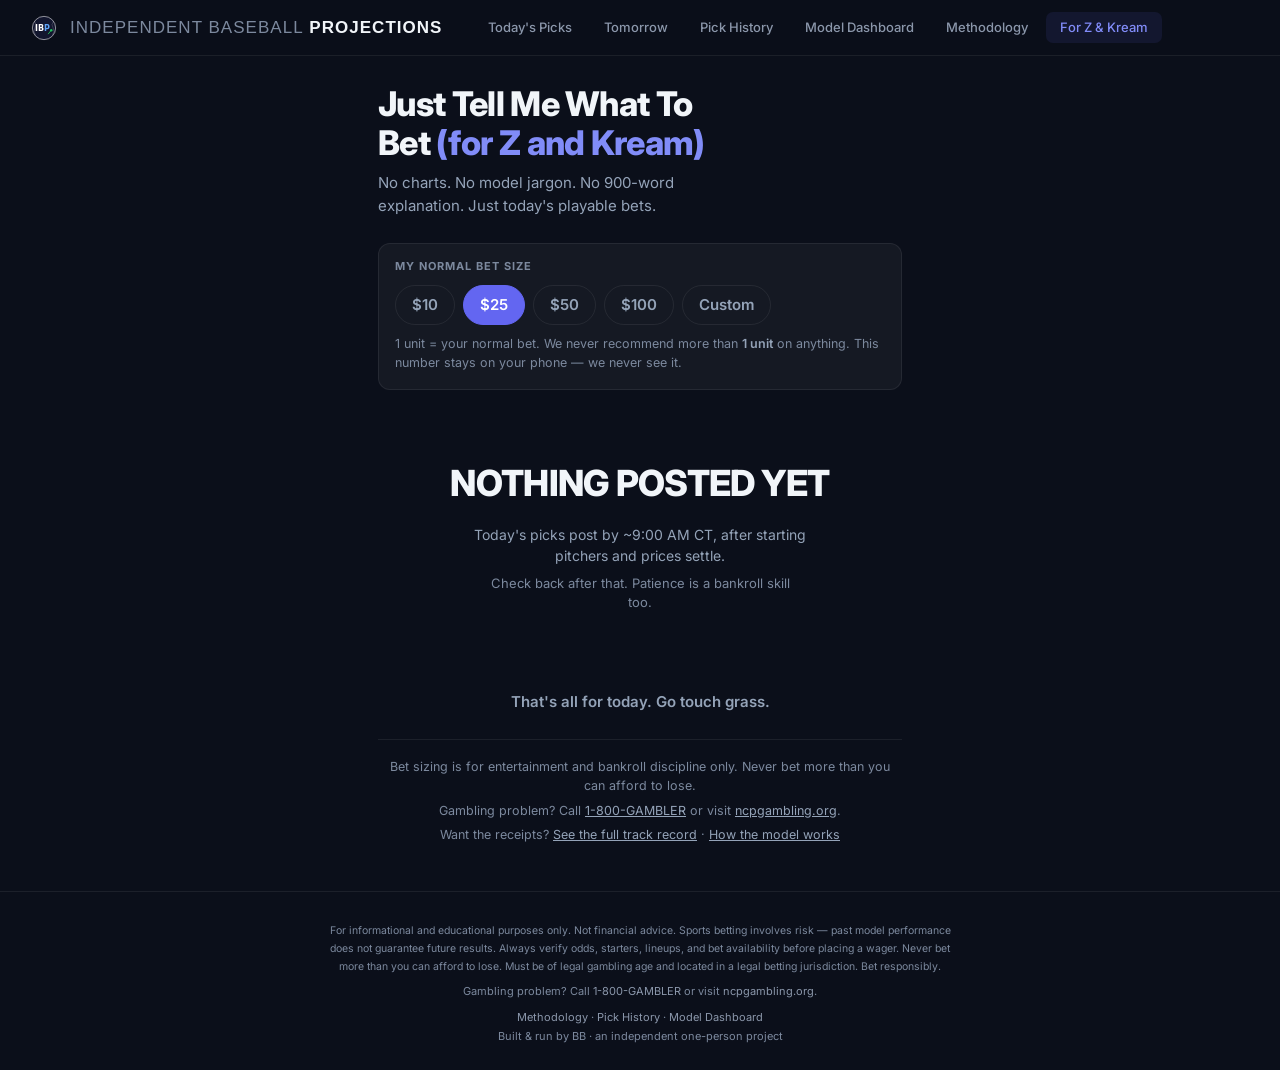
==== bets.html @ 9bcc9cb4 "site: add "Just Tell Me What To Bet (for Z and Kream)" public tab (bets.html) Bare betting-slip pres" ====
<!DOCTYPE html>
<html lang="en">
<head>
<meta charset="UTF-8">
<meta name="viewport" content="width=device-width, initial-scale=1.0">
<title>Just Tell Me What To Bet — Independent Baseball Projections</title>
<link rel="canonical" href="https://independentbaseballprojections.net/bets.html">
<meta name="description" content="No charts. No model jargon. Just today's playable MLB bets — what to bet, how much, and the worst price you should accept.">
<meta property="og:title" content="Just Tell Me What To Bet — Independent Baseball Projections">
<meta property="og:description" content="No charts. No model jargon. No 900-word explanation. Just today's playable bets.">
<meta property="og:type" content="website">
<meta property="og:image" content="https://independentbaseballprojections.net/og-image.png?v=2">
<meta property="og:image:width" content="1200">
<meta property="og:image:height" content="630">
<meta property="og:url" content="https://independentbaseballprojections.net/bets.html">
<meta name="twitter:card" content="summary_large_image">
<meta name="twitter:title" content="Just Tell Me What To Bet — Independent Baseball Projections">
<meta name="twitter:description" content="No charts. No model jargon. No 900-word explanation. Just today's playable bets.">
<meta name="twitter:image" content="https://independentbaseballprojections.net/og-image.png?v=2">
<link rel="icon" href="data:image/svg+xml,<svg xmlns='http://www.w3.org/2000/svg' viewBox='0 0 32 32'><circle cx='16' cy='16' r='15' fill='%230f1829'/><circle cx='16' cy='16' r='14' stroke='rgba(255,255,255,0.82)' stroke-width='1' fill='none'/><path d='M7,9 Q10,12 8,16 Q6,20 8,23' stroke='rgba(255,255,255,0.3)' stroke-width='0.7' fill='none' stroke-linecap='round'/><path d='M25,9 Q22,12 24,16 Q26,20 24,23' stroke='rgba(255,255,255,0.3)' stroke-width='0.7' fill='none' stroke-linecap='round'/><text x='5' y='21' font-family='system-ui,sans-serif' font-size='9' font-weight='900' fill='white'>IB</text><text x='16' y='21' font-family='system-ui,sans-serif' font-size='9' font-weight='900' fill='%2360a5fa'>P</text><line x1='21' y1='23' x2='25' y2='18' stroke='%2322c55e' stroke-width='1.2' stroke-linecap='round'/><circle cx='25' cy='18' r='1.4' fill='%2322c55e'/></svg>">
<link rel="preconnect" href="https://fonts.googleapis.com">
<link rel="preconnect" href="https://fonts.gstatic.com" crossorigin>
<link href="https://fonts.googleapis.com/css2?family=Inter:wght@300;400;500;600;700;800&display=swap" rel="stylesheet">
<link rel="stylesheet" href="style.css?v=40">
<link rel="stylesheet" href="bets.css?v=1">
<!-- Google tag (gtag.js) -->
<script async src="https://www.googletagmanager.com/gtag/js?id=G-DTTFTBVZJN"></script>
<script>
  window.dataLayer = window.dataLayer || [];
  function gtag(){dataLayer.push(arguments);}
  gtag('js', new Date());
  gtag('config', 'G-DTTFTBVZJN');
</script>
</head>
<body>
<a class="skip-link" href="#main">Skip to content</a>
<nav>
  <a class="nav-brand" href="index.html">
    <div class="nav-logo"><svg width="32" height="32" viewBox="0 0 88 88" xmlns="http://www.w3.org/2000/svg"><circle cx="44" cy="44" r="32" fill="rgba(99,102,241,0.1)"/><circle cx="44" cy="44" r="32" stroke="rgba(255,255,255,0.82)" stroke-width="1.8" fill="none"/><path d="M18,26 Q26,34 19,44 Q13,54 20,62" stroke="rgba(255,255,255,0.3)" stroke-width="1.5" fill="none" stroke-linecap="round"/><path d="M70,26 Q62,34 69,44 Q75,54 68,62" stroke="rgba(255,255,255,0.3)" stroke-width="1.5" fill="none" stroke-linecap="round"/><text x="19" y="52" font-family="system-ui,sans-serif" font-size="22" font-weight="900" fill="white">IB</text><text x="44" y="52" font-family="system-ui,sans-serif" font-size="22" font-weight="900" fill="#60a5fa">P</text><line x1="56" y1="60" x2="64" y2="50" stroke="#22c55e" stroke-width="2.5" stroke-linecap="round"/><circle cx="64" cy="50" r="3.3" fill="#22c55e"/></svg></div>
    <div class="nav-name"><span class="nav-fair">INDEPENDENT BASEBALL</span> <span class="nav-bold">PROJECTIONS</span></div>
  </a>
  <div class="nav-links">
    <a class="nav-link" href="index.html">Today's Picks</a>
    <a class="nav-link" href="preview.html">Tomorrow</a>
    <a class="nav-link" href="history.html">Pick History</a>
    <a class="nav-link" href="performance.html">Model Dashboard</a>
    <a class="nav-link" href="model.html">Methodology</a>
    <a class="nav-link active" aria-current="page" href="bets.html">For Z &amp; Kream</a>
  </div>
  <button class="nav-hamburger" id="nav-hamburger" onclick="toggleNav()" aria-label="Menu" aria-expanded="false">
    <span></span><span></span><span></span>
  </button>
  <div class="nav-right">
  </div>
</nav>

<main class="zk-wrap" id="main" role="main" tabindex="-1">
  <h1>Just Tell Me What To Bet <span class="zk-dedication">(for Z and Kream)</span></h1>
  <p class="zk-subtitle">No charts. No model jargon. No 900-word explanation. Just today's playable bets.</p>

  <section class="zk-unit-box" aria-label="My normal bet size">
    <div class="zk-label">My normal bet size</div>
    <div class="zk-unit-opts" role="group" aria-label="Bet size options">
      <button type="button" data-size="10">$10</button>
      <button type="button" data-size="25" aria-pressed="true">$25</button>
      <button type="button" data-size="50">$50</button>
      <button type="button" data-size="100">$100</button>
      <button type="button" data-size="custom">Custom</button>
    </div>
    <div class="zk-custom-row" id="zk-custom-row">
      <span class="zk-dollar">$</span>
      <input id="zk-custom-input" type="number" min="1" max="10000" step="1" value="25" aria-label="Custom bet size in dollars">
    </div>
    <p class="zk-unit-note">1 unit = your normal bet. We never recommend more than <strong>1 unit</strong> on anything. This number stays on your phone — we never see it.</p>
  </section>

  <p class="zk-asof" id="zk-asof"></p>

  <!-- STATE: playable bets -->
  <div id="zk-bets" style="display:none">
    <div class="zk-cards" id="zk-cards"></div>
    <div id="zk-skip-section"></div>
  </div>

  <!-- STATE: no playable bets -->
  <div id="zk-nobets" class="zk-empty zk-nobets" style="display:none">
    <h2>DO NOT BET ANYTHING TODAY</h2>
    <p id="zk-nobets-sub">No current prices clear the model's edge threshold.</p>
    <p>Do not force a bet. Go outside. Call your mother. Touch grass. Re-check tomorrow.</p>
    <div id="zk-nobets-skips"></div>
  </div>

  <!-- STATE: picks not posted yet -->
  <div id="zk-pending" class="zk-empty" style="display:none">
    <h2>NOTHING POSTED YET</h2>
    <p>Today's picks post by ~9:00 AM CT, after starting pitchers and prices settle.</p>
    <p class="zk-fine">Check back after that. Patience is a bankroll skill too.</p>
  </div>

  <!-- STATE: prices unverifiable -->
  <div id="zk-guarded" class="zk-empty" style="display:none">
    <h2>WE CAN'T VERIFY PRICES RIGHT NOW</h2>
    <p>Our price feed is having a moment, so we're not recommending anything.</p>
    <p class="zk-fine">No bets until it's back. Nothing clever to do here — check back later.</p>
  </div>

  <p class="zk-grass">That's all for today. Go touch grass.</p>

  <div class="zk-pagefoot">
    <p>Bet sizing is for entertainment and bankroll discipline only. Never bet more than you can afford to lose.</p>
    <p>Gambling problem? Call <a href="tel:18005224700">1-800-GAMBLER</a> or visit <a href="https://www.ncpgambling.org" target="_blank" rel="noopener">ncpgambling.org</a>.</p>
    <p>Want the receipts? <a href="history.html">See the full track record</a> · <a href="model.html">How the model works</a></p>
  </div>
</main>

<footer>
  <div class="site-disclaimer">For informational and educational purposes only. Not financial advice. Sports betting involves risk — past model performance does not guarantee future results. Always verify odds, starters, lineups, and bet availability before placing a wager. Never bet more than you can afford to lose. Must be of legal gambling age and located in a legal betting jurisdiction. Bet responsibly.</div>
  <div class="rg-resource">Gambling problem? Call <a href="tel:18005224700">1-800-GAMBLER</a> or visit <a href="https://www.ncpgambling.org" target="_blank" rel="noopener">ncpgambling.org</a>.</div>
  <div class="footer-links"><a href="model.html">Methodology</a> · <a href="history.html">Pick History</a> · <a href="performance.html">Model Dashboard</a></div>
  <div class="footer-byline">Built &amp; run by BB · an independent one-person project</div>
</footer>

<script src="ibp-utils.js?v=9"></script>
<script src="bets.js?v=1"></script>
<script>
// ── Nav hamburger ──
function toggleNav() {
  const links = document.querySelector('.nav-links');
  const btn   = document.getElementById('nav-hamburger');
  if (!links) return;
  links.classList.toggle('open');
  if (btn) { btn.classList.toggle('open'); btn.setAttribute('aria-expanded', btn.classList.contains('open') ? 'true' : 'false'); }
}
document.querySelectorAll('.nav-link').forEach(el => {
  el.addEventListener('click', () => {
    document.querySelector('.nav-links')?.classList.remove('open');
  });
});
</script>
</body>
</html>
---- style.css ----
/* ── INDEPENDENT BASEBALL PROJECTIONS — Shared Styles ── */

*, *::before, *::after { box-sizing: border-box; margin: 0; padding: 0; }

:root {
  color-scheme: dark;
  --bg:        #0b0f1a;
  --bg-card:   rgba(255,255,255,0.045);  /* lifted from 0.025 — cards were nearly invisible on the dark bg */
  --border:    rgba(255,255,255,0.07);
  --indigo:    #6366f1;
  --indigo-lt: #818cf8;
  --teal:      #14b8a6;
  --amber:     #f59e0b;
  --green:     #22c55e;
  --red:       #ef4444;
  --text-1:    #f1f5f9;   /* brightest text — only used via explicit var(--text-1, …) fallbacks */
  --text:      #e2e8f0;
  --text-2:    #94a3b8;
  --text-3:    #8b97ab;  /* lifted from #475569 — failed WCAG AA on dark bg */
  --text-4:    #7c899e;  /* WCAG AA ~5.4:1 on --bg (was #6e7a90 = 4.42:1, failed AA) */
  --nav-h:     56px;
  /* extended palette tokens (P4a consolidation — values unchanged, literals migrated) */
  --blue-model: #60a5fa;   /* "model" blue — probability bars, model-side numbers */
  --amber-lt:   #fbbf24;
  --green-dk:   #16a34a;
  --green-lt:   #4ade80;
  --red-lt:     #f87171;
  /* canonical radii/spacing scale for NEW code (existing values left untouched
     to keep this a zero-pixel-change pass): chips 4 / inputs 8 / cards 12 / pills 999,
     spacing on a 4px grid */
  --r-chip: 4px; --r-input: 8px; --r-card: 12px; --r-pill: 999px;
}

/* ── Inline SVG icons (P4a) — replace emoji chrome; inherit currentColor ── */
.ibp-ic { display:inline-block; width:1em; height:1em; vertical-align:-0.125em; flex:none; }
.es-icon .ibp-ic, .preview-empty-icon .ibp-ic { color:var(--text-4); }

/* Accessibility: honour the OS "reduce motion" setting — kills the pulsing
   live dots, skeleton shimmer, and bar transitions for motion-sensitive users. */
@media (prefers-reduced-motion: reduce) {
  *, *::before, *::after {
    animation-duration: 0.001ms !important;
    animation-iteration-count: 1 !important;
    transition-duration: 0.001ms !important;
    scroll-behavior: auto !important;
  }
}

/* Accessibility: visible keyboard-focus ring (site had none) */
:focus-visible {
  outline: 2px solid var(--indigo-lt);
  outline-offset: 2px;
  border-radius: 3px;
}
.skip-link {
  position: absolute; left: 8px; top: -48px; z-index: 1000;
  background: var(--indigo); color: #fff; padding: 9px 14px; border-radius: 6px;
  font-size: 13px; font-weight: 600; text-decoration: none; transition: top .15s;
}
.skip-link:focus { top: 8px; }

body {
  background: var(--bg);
  color: var(--text);
  font-family: 'Inter', sans-serif;
  font-size: 14px;
  line-height: 1.5;
  min-height: 100vh;
}

/* ── NAV ── */
nav {
  position: sticky;
  top: 0;
  z-index: 100;
  height: var(--nav-h);
  background: rgba(11,15,26,0.92);
  backdrop-filter: blur(12px);
  border-bottom: 1px solid var(--border);
  display: flex;
  align-items: center;
  padding: 0 28px;
  gap: 32px;
}

.nav-brand {
  display: flex;
  align-items: center;
  gap: 10px;
  text-decoration: none;
}

.nav-logo {
  width: 32px;
  height: 32px;
  display: flex;
  align-items: center;
  justify-content: center;
  flex-shrink: 0;
}

.nav-name {
  font-family: 'Barlow Condensed', sans-serif;
  font-size: 17px;
  font-weight: 900;
  letter-spacing: 0.06em;
  color: #f1f5f9;
}
.nav-fair { font-weight: 300 !important; color: #7c899e !important; }
.nav-bold { font-weight: 900 !important; color: #f1f5f9 !important; }
.nav-name em { color: var(--indigo-lt); font-style: normal; font-weight: 700; }

.nav-links {
  display: flex;
  gap: 4px;
  flex: 1;
}

.nav-link {
  padding: 6px 14px;
  border-radius: 7px;
  font-size: 13px;
  font-weight: 500;
  color: var(--text-3);
  text-decoration: none;
  transition: color 0.15s, background 0.15s;
}

.nav-link:hover { color: var(--text); background: rgba(255,255,255,0.05); }
.nav-link.active { color: var(--indigo-lt); background: rgba(99,102,241,0.1); }

.nav-right {
  display: flex;
  align-items: center;
  gap: 14px;
  margin-left: auto;
  flex-shrink: 0;
}


.nav-updated {
  font-size: 11px;
  color: var(--text-4);
  font-family: var(--font-mono, 'IBM Plex Mono', monospace);
  white-space: nowrap;
}

/* Drop the timestamp in the tight tablet band so the cluster never wraps.
   Below 700px the broader responsive block hides it anyway. */
@media (max-width: 900px) {
  .nav-updated { display: none; }
}

/* ── Mobile hamburger menu ── */
.nav-hamburger {
  display: none;
  flex-direction: column;
  gap: 4px;
  cursor: pointer;
  padding: 6px;
  border-radius: 6px;
  border: 1px solid var(--border);
  background: transparent;
  margin-left: auto;
  flex-shrink: 0;
}
.nav-hamburger span {
  display: block;
  width: 18px;
  height: 2px;
  background: var(--text-3);
  border-radius: 2px;
  transition: all 0.2s;
}
.nav-hamburger.open span:nth-child(1) { transform: translateY(6px) rotate(45deg); }
.nav-hamburger.open span:nth-child(2) { opacity: 0; }
.nav-hamburger.open span:nth-child(3) { transform: translateY(-6px) rotate(-45deg); }

@media (max-width: 480px) {
  .nav-hamburger { display: flex; }
  .nav-links {
    display: none;
    position: absolute;
    top: var(--nav-h);
    left: 0; right: 0;
    background: rgba(11,15,26,0.98);
    border-bottom: 1px solid var(--border);
    flex-direction: column;
    padding: 8px 16px 12px;
    gap: 2px;
    backdrop-filter: blur(12px);
    z-index: 99;
  }
  .nav-links.open {
    display: flex;
  }
  .nav-link {
    padding: 10px 12px;
    font-size: 14px;
    border-radius: 6px;
  }
  .nav-right { display: none; }
  /* nav stays sticky on phones — it was demoted to position:relative here, which
     cost mobile users the persistent nav. The .nav-links dropdown anchors to the
     nav either way (sticky elements are positioned containing blocks). */
}

/* ── PAGE WRAPPER ── */
.page { max-width: 1100px; margin: 0 auto; padding: 32px 24px 64px; }

/* ── SECTION LABEL ── */
.sec-lbl {
  font-size: 9px;
  font-weight: 700;
  letter-spacing: 0.22em;
  text-transform: uppercase;
  color: var(--text-4);
  margin: 0 0 12px;  /* reset UA heading margins now that .sec-lbl is an <h2> */
  display: flex;
  align-items: center;
  gap: 10px;
}
.sec-lbl::after { content: ''; flex: 1; height: 1px; background: var(--border); }

.section { margin-bottom: 32px; }

/* ── CARDS ── */
.card {
  background: var(--bg-card);
  border: 1px solid var(--border);
  border-radius: 12px;
  padding: 20px;
}

/* ── STAT PILL ── */
.stat-pill {
  display: inline-flex;
  flex-direction: column;
  align-items: center;
  padding: 10px 16px;
  background: var(--bg-card);
  border: 1px solid var(--border);
  border-radius: 10px;
  text-align: center;
}
.stat-lbl { font-size: 9.5px; font-weight: 700; letter-spacing: 0.16em; text-transform: uppercase; color: var(--text-4); margin-bottom: 5px; }
.stat-val { font-family: var(--font-display, 'Barlow Condensed', sans-serif); font-size: 22px; font-weight: 700; line-height: 1; }
.stat-sub { font-size: 9px; color: var(--text-4); margin-top: 3px; }
.stat-val.green  { color: var(--green); }
.stat-val.indigo { color: var(--indigo-lt); }
.stat-val.amber  { color: var(--amber); }
.stat-val.red    { color: var(--red); }
.stat-val.white  { color: #f1f5f9; }

.corr-warning {
  display: flex;
  align-items: flex-start;
  gap: 10px;
  background: rgba(251,191,36,0.06);
  border: 1px solid rgba(251,191,36,0.2);
  border-radius: 10px;
  padding: 12px 16px;
  margin-bottom: 14px;
  font-size: 11.5px;
  color: #d97706;
}

/* ── EMPTY STATE ── */
.empty-state {
  text-align: center;
  padding: 64px 24px;
  color: var(--text-4);
}
.empty-state .es-icon { font-size: 40px; margin-bottom: 16px; }
.empty-state .es-title { font-family: var(--font-display, 'Barlow Condensed', sans-serif); font-size: 20px; color: var(--text-3); margin-bottom: 8px; }
.empty-state .es-sub { font-size: 13px; line-height: 1.6; }

/* ── ROI CHART ── */
.roi-row { display: flex; align-items: center; gap: 12px; margin-bottom: 9px; }
.roi-row:last-child { margin-bottom: 0; }
.roi-year { font-family: var(--font-mono, 'IBM Plex Mono', monospace); font-size: 10px; color: var(--text-3); min-width: 52px; }
.roi-bar-wrap { flex: 1; height: 7px; background: rgba(255,255,255,0.04); border-radius: 4px; overflow: hidden; }
.roi-fill { height: 100%; border-radius: 4px; }
.roi-fill.pos { background: linear-gradient(90deg, var(--green-dk), var(--green)); }
.roi-fill.neg { background: linear-gradient(90deg, #b91c1c, var(--red)); }
.roi-pct { font-family: var(--font-mono, 'IBM Plex Mono', monospace); font-size: 10px; font-weight: 600; min-width: 46px; text-align: right; }
.roi-pct.pos { color: var(--green); }
.roi-pct.neg { color: var(--red); }
.roi-meta { font-size: 9px; color: var(--text-4); min-width: 100px; text-align: right; }

/* ── CLV CHART ── */
.clv-chart { display: flex; align-items: flex-end; gap: 4px; height: 80px; padding-top: 10px; }
.clv-bar { flex: 1; border-radius: 3px 3px 0 0; min-height: 2px; transition: opacity 0.15s; }
.clv-bar:hover { opacity: 0.8; }
.clv-bar.pos { background: var(--green); }
.clv-bar.neg { background: var(--red); }
.clv-zero { width: 100%; height: 1px; background: rgba(255,255,255,0.08); margin: 2px 0; }

/* ── PICK HISTORY TABLE ── */
.picks-table { width: 100%; border-collapse: collapse; font-size: 12px; }
.picks-table th { font-size: 8.5px; font-weight: 700; letter-spacing: 0.14em; text-transform: uppercase; color: var(--text-4); padding: 10px 12px; text-align: left; border-bottom: 1px solid var(--border); }
.picks-table td { padding: 10px 12px; border-bottom: 1px solid rgba(255,255,255,0.03); color: var(--text-3); }
.picks-table tr:last-child td { border-bottom: none; }
.picks-table tr:hover td { background: rgba(255,255,255,0.015); }
.result-w { color: var(--green); font-weight: 600; }
.result-l { color: var(--red); font-weight: 600; }
.result-p { color: var(--text-4); }
.clv-pos { color: var(--green); }
.clv-neg { color: var(--red); }
.clv-neu { color: var(--text-4); }

/* ── FOOTER ── */
footer {
  border-top: 1px solid var(--border);
  padding: 24px;
  text-align: center;
  font-size: 11px;
  color: var(--text-4);
  line-height: 1.7;
}
footer a { color: var(--text-3); text-decoration: none; }
footer a:hover { color: var(--text-2); }
.footer-brand { margin-bottom: 6px; }
.footer-links { margin-top: 8px; }
.site-disclaimer { font-size: 10px; color: var(--text-4); line-height: 1.6; max-width: 640px; margin: 6px auto; }

/* ── LOADING SPINNER ── */
.loading { text-align: center; padding: 40px; color: var(--text-4); font-size: 13px; }

/* ── RESPONSIVE ── */
@media (max-width: 760px) {
  /* Layout */
  .pick-grid { grid-template-columns: 1fr; }
  nav { padding: 0 12px; gap: 8px; }
  .page { padding: 20px 14px 48px; }

  /* Nav: hide "updated" timestamp on small screens, shrink links */
  .nav-updated { display: none; }
  .nav-link { padding: 5px 9px; font-size: 12px; }
  .nav-name { font-size: 14px; }

  /* Pick card: shrink large matchup text */
  .pick-matchup { font-size: 20px; }
  .ps-val { font-size: 15px; }

  /* History / performance tables: allow horizontal scroll */
  .card { overflow-x: auto; }
  .picks-table { min-width: 480px; }
  .edge-table  { min-width: 420px; }

  /* Two-col grids stack on mobile */
  .two-col, .three-col { grid-template-columns: 1fr !important; }

  /* Stat pills: allow natural wrapping */
  .metrics-row { gap: 6px; }
  .metrics-row .stat-pill { min-width: 80px; }

  /* Record strip pills smaller on mobile */
  .record-strip .stat-pill { padding: 8px 12px; }
  .stat-val { font-size: 18px; }

  /* Footer: smaller */
  footer { font-size: 10px; padding: 18px 14px; }
}

/* ══════════════════════════════════════════════════════════
   Option C: Unified pick card (per-game, all markets inside)
   ══════════════════════════════════════════════════════════ */

/* Compact header row: tier · teams · time · value badge */
.uc-header-row {
  display: flex; align-items: center; gap: 5px;
  flex-wrap: wrap; margin-bottom: 7px; font-size: 11px;
}

/* Narrative preview — first sentence, always visible */
.uc-narrative-preview {
  font-size: 11.5px; color: var(--text-3); line-height: 1.6;
  margin: 2px 0 12px;
  border-left: 2px solid rgba(99,102,241,0.25);
  padding-left: 10px;
}

/* Details toggle */
.details-toggle {
  background: rgba(255,255,255,0.03); border: 1px solid var(--border);
  border-radius: 5px; font-size: 10px; color: var(--text-4);
  padding: 3px 10px; cursor: pointer; transition: all 0.15s;
  white-space: nowrap;
}
.details-toggle:hover { color: var(--text-2); background: rgba(255,255,255,0.06); }
.details-toggle.open { color: var(--text-2); border-color: rgba(255,255,255,0.15); }
/* ROI pill highlight */
.stat-pill.roi-pill .stat-val {
  font-size: 18px;
}
.hero-sub {
  font-size: 13.5px; color: var(--text-3); line-height: 1.7;
  margin-bottom: 22px; max-width: 600px;
}
.hero-btn-primary {
  display: inline-block; padding: 9px 20px;
  background: var(--indigo-lt); color: #0f172a;
  font-size: 12px; font-weight: 700; letter-spacing: 0.04em;
  border-radius: 6px; text-decoration: none; transition: opacity 0.15s;
}
.hero-btn-primary:hover { opacity: 0.88; }
.hero-btn-secondary {
  display: inline-block; padding: 9px 20px;
  background: rgba(255,255,255,0.05); color: var(--text-2);
  font-size: 12px; font-weight: 600; letter-spacing: 0.04em;
  border: 1px solid var(--border); border-radius: 6px;
  text-decoration: none; transition: background 0.15s;
}
.hero-btn-secondary:hover { background: rgba(255,255,255,0.09); }
/* Always-visible credibility line (hero-proof is JS-gated; this never is) */
.hero-trust {
  display: flex; flex-wrap: wrap; gap: 7px 16px;
  list-style: none; margin: 16px 0 0; padding: 0;
}
.hero-trust li {
  position: relative; padding-left: 15px;
  font-size: 11px; font-weight: 500; color: var(--text-3);
  letter-spacing: 0.01em;
}
.hero-trust li::before {
  content: "✓"; position: absolute; left: 0; top: 0;
  color: var(--green); font-weight: 700; font-size: 10px;
}

/* ── Trust strip ──────────────────────────────────────────────────────── */
.trust-strip {
  display: flex; gap: 8px; flex-wrap: wrap;
  margin-bottom: 22px;
}
.trust-card {
  flex: 1; min-width: 140px;
  background: var(--bg-card); border: 1px solid var(--border);
  border-radius: 8px; padding: 10px 13px;
}
.trust-label {
  font-size: 9px; font-weight: 600; letter-spacing: 0.08em;
  text-transform: uppercase; color: var(--text-4); margin-bottom: 3px;
}
.trust-val {
  font-size: 11.5px; font-weight: 600; color: var(--text-2); line-height: 1.3;
}

/* ── Freshness row ─────────────────────────────────────────────────────── */
.freshness-row {
  display: flex; gap: 6px; align-items: center; flex-wrap: wrap;
  margin-bottom: 16px; font-size: 10px; color: var(--text-4);
}

/* ── Loading / Empty / Error states ──────────────────────────────────── */
.state-card {
  background: var(--bg-card); border: 1px solid var(--border);
  border-radius: 12px; padding: 40px 24px;
  text-align: center; max-width: 480px; margin: 0 auto;
}
.state-icon { font-size: 32px; margin-bottom: 10px; }
.state-title {
  font-family: var(--font-display, 'Barlow Condensed', sans-serif); font-size: 16px;
  color: var(--text-2); margin-bottom: 6px; letter-spacing: 0.04em;
}
.state-sub { font-size: 12px; color: var(--text-4); line-height: 1.6; }
.error-state { border-color: rgba(239,68,68,0.2); }
.error-state .state-title { color: var(--red-lt); }

/* ── Transparency section ──────────────────────────────────────────────── */
.transparency-section {
  background: var(--bg-card); border: 1px solid var(--border);
  border-radius: 10px; padding: 18px 20px; margin-bottom: 24px;
}
.ts-header {
  display: flex; align-items: center; gap: 8px;
  margin-bottom: 12px;
}
.ts-icon { font-size: 16px; }
.ts-title {
  font-family: var(--font-display, 'Barlow Condensed', sans-serif); font-size: 14px;
  font-weight: 600; color: var(--text-2); letter-spacing: 0.05em;
}
.ts-list {
  list-style: none; padding: 0; margin: 0;
  display: flex; flex-direction: column; gap: 6px;
}
.ts-list li {
  font-size: 11.5px; color: var(--text-3); padding-left: 18px;
  position: relative; line-height: 1.5;
}
.ts-list li::before {
  content: '✓'; position: absolute; left: 0;
  color: var(--green); font-weight: 700; font-size: 10px; top: 1px;
}

/* ── Live vs Backtest sections ─────────────────────────────────────────── */
.results-section { margin-bottom: 32px; }
.live-section { border-left: 3px solid var(--green); padding-left: 14px; }
.backtest-section { border-left: 3px solid var(--text-4); padding-left: 14px; }
.section-badge {
  display: inline-flex; align-items: center; gap: 6px;
  font-size: 10px; font-weight: 700; letter-spacing: 0.1em;
  padding: 3px 10px; border-radius: 4px; margin-bottom: 4px;
}
.live-badge-lg {
  background: rgba(52,211,153,0.1); color: var(--green);
  border: 1px solid rgba(52,211,153,0.25);
}
.backtest-badge-lg {
  background: rgba(255,255,255,0.05); color: var(--text-4);
  border: 1px solid var(--border);
}
.badge-dot.live-dot-lg {
  width: 6px; height: 6px; border-radius: 50%; background: var(--green);
}
.section-sub {
  font-size: 11px; color: var(--text-4); margin-bottom: 16px; line-height: 1.5;
}

/* ── Live metrics row ──────────────────────────────────────────────────── */
.live-metrics-note {
  font-size: 10.5px; color: var(--text-4); margin-bottom: 12px;
  padding: 7px 12px; background: rgba(52,211,153,0.04);
  border: 1px solid rgba(52,211,153,0.12); border-radius: 6px;
}
.faq-item {
  background: var(--bg-card); border: 1px solid var(--border);
  border-radius: 8px; overflow: hidden;
}
.faq-item + .faq-item { border-top: none; border-radius: 0; }
.faq-item:first-child { border-radius: 8px 8px 0 0; }
.faq-item:last-child  { border-radius: 0 0 8px 8px; }
.faq-q {
  padding: 12px 16px; font-size: 12.5px; font-weight: 600;
  color: var(--text-2); cursor: pointer; list-style: none;
  display: flex; justify-content: space-between; align-items: center;
  user-select: none;
}
.faq-q::-webkit-details-marker { display: none; }
.faq-q::after { content: '+'; color: var(--text-4); font-size: 16px; font-weight: 400; }
details[open] .faq-q::after { content: '−'; }
.faq-a {
  padding: 0 16px 12px; font-size: 12px;
  color: var(--text-3); line-height: 1.65;
}

/* ── Disclaimer ─────────────────────────────────────────────────────────── */
.site-disclaimer {
  font-size: 10.5px; color: var(--text-4); line-height: 1.7;
}

/* ── Mobile polish ──────────────────────────────────────────────────────── */
@media (max-width: 640px) {
  .hero-section { padding: 32px 0 28px; }
  .hero-headline { font-size: 22px; }
  .hero-sub { font-size: 12.5px; }
  .trust-strip { gap: 6px; }
  .trust-card { min-width: 120px; }
  .live-metrics-row { gap: 6px; }
  .lm-card { min-width: 80px; }
  .pick-key-info { gap: 4px; font-size: 10px; }
}

/* ══════════════════════════════════════════════════════════════
   STATUS STRIP — daily picks state indicator
══════════════════════════════════════════════════════════════ */
.status-strip {
  display: flex; align-items: center; gap: 10px; flex-wrap: wrap;
  padding: 10px 14px; border-radius: 9px; margin-bottom: 14px;
  font-size: 12px; border: 1px solid;
}
.status-strip.ss-pending {
  background: rgba(99,102,241,0.05); border-color: rgba(99,102,241,0.18);
}
.status-strip.ss-locked {
  background: rgba(34,197,94,0.05); border-color: rgba(34,197,94,0.2);
}
.status-strip.ss-active {
  background: rgba(239,68,68,0.05); border-color: rgba(239,68,68,0.22);
}
.status-strip.ss-done {
  background: rgba(255,255,255,0.02); border-color: rgba(255,255,255,0.07);
}
.ss-badge {
  font-size: 10px; font-weight: 700; letter-spacing: 0.09em;
  padding: 2px 7px; border-radius: 4px; white-space: nowrap; flex-shrink: 0;
}
.ss-badge-locked { background: rgba(34,197,94,0.14); color: var(--green); }
.ss-badge-live   { background: rgba(239,68,68,0.16); color: var(--red-lt); animation: ss-pulse 2s infinite; }
.ss-badge-done   { background: rgba(255,255,255,0.07); color: var(--text-3); }
.ss-badge-pending{ background: rgba(99,102,241,0.14); color: var(--indigo-lt); }
@keyframes ss-pulse { 0%,100%{opacity:1} 50%{opacity:0.55} }
.ss-text { flex: 1; color: var(--text-2); min-width: 0; }
.ss-time { font-size: 11px; color: var(--text-4); flex-shrink: 0; }
.ss-link {
  font-size: 11px; color: var(--indigo-lt); text-decoration: none;
  flex-shrink: 0; white-space: nowrap;
}
.ss-link:hover { color: var(--text); }

/* ══════════════════════════════════════════════════════════════
   NO-PICKS-YET STATE (before 9 AM)
══════════════════════════════════════════════════════════════ */
.picks-pending-card {
  background: var(--bg-card); border: 1px solid var(--border);
  border-radius: 12px; padding: 36px 24px; text-align: center;
}
.ppc-time { font-size: 28px; margin-bottom: 10px; }
.ppc-title {
  font-family: var(--font-display, 'Barlow Condensed', sans-serif); font-size: 17px; font-weight: 600;
  color: var(--text-2); letter-spacing: 0.04em; margin-bottom: 6px;
}
.ppc-sub { font-size: 12px; color: var(--text-4); line-height: 1.65; margin-bottom: 18px; }
.ppc-preview-link {
  display: inline-flex; align-items: center; gap: 6px;
  background: rgba(99,102,241,0.1); border: 1px solid rgba(99,102,241,0.25);
  border-radius: 7px; padding: 8px 16px; text-decoration: none;
  font-size: 12px; font-weight: 600; color: var(--indigo-lt);
  transition: background 0.15s;
}
.ppc-preview-link:hover { background: rgba(99,102,241,0.18); }

/* ══════════════════════════════════════════════════════════════
   ABOUT THIS MODEL — collapsed below-fold section
══════════════════════════════════════════════════════════════ */
.about-model {
  background: var(--bg-card); border: 1px solid var(--border);
  border-radius: 10px; margin-bottom: 16px; overflow: hidden;
}
.about-model summary {
  display: flex; align-items: center; gap: 8px;
  padding: 12px 16px; cursor: pointer; list-style: none;
  color: var(--text-4); font-size: 12px; font-weight: 600;
  letter-spacing: 0.04em; user-select: none;
}
.about-model summary::-webkit-details-marker { display: none; }
.about-model summary:hover { color: var(--text-3); background: rgba(255,255,255,0.02); }
.about-model[open] summary { border-bottom: 1px solid var(--border); color: var(--text-3); }
.am-chevron { margin-left: auto; font-size: 10px; transition: transform 0.2s; }
.about-model[open] .am-chevron { transform: rotate(180deg); }
.about-model-body { padding: 16px; }

/* ══════════════════════════════════════════════════════════════
   PREVIEW PAGE — tomorrow's opening lines
══════════════════════════════════════════════════════════════ */
.preview-page-disclaimer {
  background: rgba(245,158,11,0.06); border: 1px solid rgba(245,158,11,0.22);
  border-radius: 10px; padding: 14px 18px; margin-bottom: 20px;
  display: flex; gap: 10px; align-items: flex-start;
}
.ppd-icon { font-size: 16px; flex-shrink: 0; margin-top: 1px; }
.ppd-text { font-size: 12px; color: var(--text-3); line-height: 1.65; }
.ppd-text strong { color: var(--amber); font-weight: 600; }

/* Preview accountability scorecard */
.preview-recon { background:rgba(99,102,241,.05); border:1px solid rgba(99,102,241,.18); border-radius:10px; padding:11px 14px; margin-bottom:14px; }
.pr-recon-h { font-size:10px; font-weight:700; letter-spacing:.1em; text-transform:uppercase; color:var(--indigo-lt); margin-bottom:5px; }
.pr-recon-b { font-size:12px; color:var(--text-2); line-height:1.6; }
.pr-recon-mv { font-family:var(--font-mono); font-size:11px; color:var(--text-3); }

/* Sticky mobile email capture — repeat visitors only, one dismissal = 30-day suppress */
.sticky-capture { display:none; }
@media (max-width: 760px) {
  .sticky-capture.show { display:flex; position:fixed; left:10px; right:10px; bottom:10px; z-index:900;
    align-items:center; gap:10px; background:#131b30; border:1px solid rgba(99,102,241,.35);
    border-radius:12px; padding:10px 12px; box-shadow:0 8px 30px rgba(0,0,0,.5); }
  .sc-cap-txt { flex:1; font-size:11.5px; color:var(--text-2); line-height:1.45; min-width:0; }
  .sc-cap-btn { flex:none; background:var(--indigo); color:#fff; border:none; border-radius:8px;
    font-size:12px; font-weight:700; padding:8px 12px; cursor:pointer; }
  .sc-cap-x { flex:none; background:none; border:none; color:var(--text-4); font-size:14px;
    padding:4px 6px; cursor:pointer; min-height:44px; }
}

.preview-pick-card {
  background: var(--bg-card);
  /* dashed + slightly muted: "preliminary" should be felt, not just read —
     these cards must not look like the homepage's bettable rows */
  border: 1px dashed rgba(255,255,255,0.16);
  border-radius: 10px; padding: 16px 18px; margin-bottom: 10px;
  display: flex; align-items: flex-start; gap: 14px;
  opacity: .92;
}
.preview-pick-card .ppc-edge { color: var(--amber); }
.ppc-left { flex: 1; min-width: 0; }
.ppc-team {
  font-family: var(--font-display, 'Barlow Condensed', sans-serif); font-size: 20px; font-weight: 700;
  color: var(--text); letter-spacing: 0.02em; line-height: 1;
}
.ppc-game { font-size: 11px; color: var(--text-4); margin-top: 3px; }
.ppc-pitchers { font-size: 11px; color: var(--text-4); margin-top: 2px; }
.ppc-right { text-align: right; flex-shrink: 0; }
.ppc-edge { font-size: 18px; font-weight: 800; color: var(--green); line-height: 1; }
.ppc-odds { font-size: 13px; font-weight: 600; color: var(--text-2); margin-top: 3px; }
.ppc-book { font-size: 11px; color: var(--text-4); }
.ppc-prelim {
  font-size: 9px; font-weight: 700; letter-spacing: 0.1em;
  padding: 2px 6px; border-radius: 4px; margin-top: 6px; display: inline-block;
  background: rgba(245,158,11,0.12); color: var(--amber);
}
.preview-empty {
  background: var(--bg-card); border: 1px solid var(--border);
  border-radius: 10px; padding: 40px 24px; text-align: center;
}
.preview-empty-icon { font-size: 32px; margin-bottom: 10px; }
.preview-empty-title { font-family: var(--font-display, 'Barlow Condensed', sans-serif); font-size:16px; color:var(--text-3); margin-bottom:6px; }
.preview-empty-sub { font-size: 12px; color: var(--text-4); line-height: 1.6; }

/* ══════════════════════════════════════════════════════════════
   FOOTER SPORT MARKS
══════════════════════════════════════════════════════════════ */
.footer-sport-marks {
  display: flex; align-items: flex-end; justify-content: center;
  gap: 6px; margin-bottom: 12px;
}
.fsm-item {
  display: flex; flex-direction: column; align-items: center; gap: 4px;
}
.fsm-sep {
  width: 1px; height: 32px; background: rgba(255,255,255,0.07);
  margin: 0 3px; align-self: center;
}
.fsm-lbl {
  font-family: system-ui, sans-serif; font-size: 9px; font-weight: 700;
  letter-spacing: 0.14em; text-transform: uppercase; color: #7c899e;
}
.fsm-lbl.fsm-active { color: #94a3b8; }

/* ════════════════ Compact pick rows (analytics-table layout) ════════════════ */
.pr-headline { display:flex; align-items:baseline; gap:9px; flex-wrap:wrap; margin:2px 0 14px; }
.pr-headline .g { color:var(--green); font-weight:700; }

/* Sizing + exposure bar (moved below the picks heading from the stats card) */
.sizing-bar { display:flex; align-items:center; gap:12px; flex-wrap:wrap; border:1px solid var(--border); border-radius:10px; background:rgba(255,255,255,.022); padding:9px 14px; margin-bottom:14px; }
.sizing-bar .sizing-expo { margin-left:auto; font-family:var(--font-mono); font-size:12px; color:var(--text-3); display:inline-flex; align-items:center; gap:6px; }
.sizing-bar .sizing-expo strong { color:var(--text); font-weight:700; }
.sizing-bar .se-lbl { font-family:var(--font-ui); font-size:9px; letter-spacing:.1em; text-transform:uppercase; color:var(--text-4); }
@media (max-width: 640px) { .sizing-bar .sizing-expo { margin-left:0; width:100%; } }

.pr-stack { display:block; }
.pr-table { border:1px solid var(--border); border-radius:14px; background:rgba(255,255,255,.022); overflow:hidden; margin-bottom:16px; }

/* table: matchup+time · pick(team+line) · mkt→model · edge · current-odds · play-to · stake · chevron */
.pr-cols {
  display:grid;
  grid-template-columns:
    minmax(116px,1.4fr)   /* matchup + time */
    minmax(70px,.8fr)     /* pick: team + captured line */
    minmax(104px,1.15fr)  /* mkt → model */
    .72fr                 /* edge */
    minmax(116px,1.4fr)   /* current odds */
    minmax(54px,.72fr)    /* play to */
    minmax(58px,.8fr)     /* stake */
    20px;                 /* chevron */
  align-items:center; gap:11px;
}
.pr-head { padding:7px 16px; border-bottom:1px solid var(--border); background:rgba(255,255,255,.02); }
.pr-head .pr-h { font-size:10px; font-weight:700; letter-spacing:.08em; text-transform:uppercase; color:var(--text-4); display:flex; align-items:center; gap:3px; min-width:0; white-space:nowrap; }
.pr-head .pr-h.h-mm, .pr-head .pr-h.h-edge, .pr-head .pr-h.h-odds, .pr-head .pr-h.h-play, .pr-head .pr-h.h-stake { justify-content:flex-end; }
.pr-head .pr-h.sortable { cursor:pointer; }
.pr-head .pr-h.sortable:hover { color:var(--text-3); }
.pr-head .pr-h.active { color:var(--text-2); }
.pr-head .pr-sortarr { color:var(--indigo-lt); font-size:9px; margin-left:2px; }
.pr-head .pr-sortarr.inactive { color:var(--text-4); opacity:.45; }  /* persistent "sortable" hint */
.pr-head .pr-h.sortable:hover .pr-sortarr.inactive { opacity:.8; }

.pr-row { padding:10px 16px; border-bottom:1px solid var(--border); cursor:pointer; transition:background .12s, opacity .12s; background:transparent; width:100%; }
.pr-wrap:last-child > .pr-row { border-bottom:none; }
.pr-row:hover { background:rgba(255,255,255,.028); }
.pr-row:focus-visible { outline:2px solid var(--indigo-lt); outline-offset:-2px; }
.pr-row.open { background:rgba(99,102,241,.06); }
.pr-row.pr-faded { opacity:.62; }
.pr-row.pr-faded:hover { opacity:.85; }
/* ── Conviction tier chips + row stripes ─────────────────────────────────────
   Tier = the feed's verdict (STRONG/VALUE/CONDITIONAL, edge-derived fallback).
   Chip sits in the matchup subline; stripe on the row's left edge. Live/final
   state stripes (below) override tier stripes — state beats conviction. */
.pr-tierchip { display:inline-block; font-size:10px; font-weight:700; letter-spacing:.06em; line-height:1; padding:2px 5px; border-radius:3px; margin-right:6px; vertical-align:0; }
.pt-strong      { color:var(--amber); background:rgba(245,158,11,.10); border:1px solid rgba(245,158,11,.28); }
.pt-value       { color:var(--green); background:rgba(34,197,94,.09);  border:1px solid rgba(34,197,94,.25); }
.pt-conditional { color:var(--text-3); background:rgba(255,255,255,.05); border:1px solid rgba(255,255,255,.12); }
.pt-reduced, .pt-flagged { color:var(--amber-lt); background:rgba(245,158,11,.07); border:1px dashed rgba(245,158,11,.35); }
.pt-marginal    { color:var(--text-4); background:rgba(255,255,255,.03); border:1px solid rgba(255,255,255,.08); }
.pr-row.pr-t-strong:not(.pr-state-live):not(.pr-state-final):not(.pr-state-ppd) { box-shadow:inset 3px 0 0 var(--amber); }
.pr-row.pr-t-value:not(.pr-state-live):not(.pr-state-final):not(.pr-state-ppd)  { box-shadow:inset 3px 0 0 var(--green); }
.pr-legend { padding:9px 16px 3px; font-size:10.5px; color:var(--text-4); line-height:1.6; }

/* ── "How to read this" trigger + help sheet ─────────────────────────────────
   Modal on desktop; slides up as a bottom sheet ≤760px where the header
   tooltips (the only other education) don't exist. */
.sec-lbl-row { display:flex; align-items:baseline; justify-content:space-between; gap:10px; }
.help-trigger { background:none; border:1px solid var(--border); border-radius:999px; color:var(--text-3); font-size:11px; font-weight:600; padding:3px 10px; cursor:pointer; white-space:nowrap; }
.help-trigger:hover { color:var(--text-2); border-color:rgba(255,255,255,.18); }
.help-sheet-overlay { position:fixed; inset:0; background:rgba(3,5,8,.72); z-index:1000; display:flex; align-items:center; justify-content:center; }
.help-sheet-overlay[hidden] { display:none; }  /* display:flex above would otherwise defeat the hidden attribute */
.help-sheet { background:#0f1626; border:1px solid rgba(255,255,255,.1); border-radius:14px; max-width:520px; width:calc(100% - 40px); max-height:80vh; overflow-y:auto; padding:16px 18px 18px; box-shadow:0 24px 60px rgba(0,0,0,.6); }
.hs-hdr { display:flex; align-items:center; justify-content:space-between; margin-bottom:10px; }
.hs-title { font-family:var(--font-display); font-size:16px; font-weight:700; color:var(--text); }
.hs-close { background:none; border:1px solid var(--border); border-radius:6px; color:var(--text-3); font-size:12px; padding:4px 9px; cursor:pointer; }
.hs-close:hover { color:var(--text); }
.hs-list { margin:0; }
.hs-item { padding:9px 0; border-bottom:1px solid rgba(255,255,255,.05); }
.hs-item:last-child { border-bottom:none; }
.hs-item dt { font-family:var(--font-mono); font-size:11px; font-weight:700; letter-spacing:.08em; text-transform:uppercase; color:var(--indigo-lt); margin-bottom:3px; }
.hs-item dd { margin:0; font-size:12.5px; color:var(--text-2); line-height:1.55; }
@media (max-width: 760px) {
  .help-sheet-overlay { align-items:flex-end; }
  .help-sheet { width:100%; max-width:none; border-radius:14px 14px 0 0; border-bottom:none; max-height:76vh; padding-bottom:max(18px, env(safe-area-inset-bottom)); }
}

/* live / final / postponed — distinct from the faded "skip" rows */
.pr-row.pr-state-live  { opacity:1; box-shadow:inset 3px 0 0 var(--indigo-lt, var(--indigo-lt)); }
.pr-row.pr-state-final { opacity:.8; }
.pr-row.pr-final-win   { box-shadow:inset 3px 0 0 var(--green); }
.pr-row.pr-final-loss  { box-shadow:inset 3px 0 0 var(--red); }
.pr-row.pr-state-ppd   { opacity:.55; }

/* matchup + time — plain game label (the Pick column names the side) */
.pr-mu { min-width:0; display:flex; align-items:center; justify-content:space-between; gap:10px; }
.pr-mu-main { min-width:0; }
.pr-match { font-family:var(--font-display); font-size:14px; font-weight:600; color:var(--text-2); line-height:1.15; white-space:nowrap; overflow:hidden; text-overflow:ellipsis; }
.pr-match .pr-at { color:var(--text-4); font-weight:400; margin:0 1px; }
.pr-time { font-family:var(--font-mono); font-size:9.5px; color:var(--text-4); margin-top:2px; white-space:nowrap; }

/* pick — team + the line it was captured at */
.pr-pick { font-family:var(--font-display); font-size:13.5px; font-weight:700; color:var(--text); white-space:nowrap; min-width:0; overflow:hidden; text-overflow:ellipsis; }
.pr-pick .pr-bo { font-family:var(--font-mono); font-size:12px; font-weight:600; color:var(--text-3); margin-left:5px; }

/* mkt → model win prob (neutral — Edge is the coloured one) */
.pr-mm { font-family:var(--font-mono); font-size:12px; text-align:right; font-variant-numeric:tabular-nums; white-space:nowrap; letter-spacing:.01em; }
.pr-mm .pr-mm-mkt { color:var(--text-4); }
.pr-mm .pr-mm-arr { color:var(--text-4); margin:0 6px; }
.pr-mm .pr-mm-mdl { color:var(--text); font-weight:600; }

/* edge — the one emphasised, colour-coded number */
.pr-edge { font-family:var(--font-mono); font-size:15px; font-weight:700; text-align:right; font-variant-numeric:tabular-nums; line-height:1.05; white-space:nowrap; }
.pr-edge.pos { color:var(--green); }
.pr-edge.neg { color:var(--red); }
/* re-rated marker — model moved the edge off the posted value since posting */
.pr-edge .pr-upd { font-size:9px; margin-left:2px; vertical-align:1px; color:var(--text-4); font-weight:600; }
/* drawer "posted → now" / re-rate note */
.dw-upd { color:var(--amber-lt) !important; font-weight:600; }

/* current odds + book + ¢ movement vs the captured line */
.pr-odds { text-align:right; min-width:0; }
.pr-odds .pr-o-main { display:flex; align-items:baseline; justify-content:flex-end; font-family:var(--font-mono); font-size:12.5px; font-weight:600; color:var(--text); font-variant-numeric:tabular-nums; white-space:nowrap; }
.pr-odds .pr-o-mv { min-width:50px; text-align:left; padding-left:7px; box-sizing:border-box; flex:none; }  /* reserved slot → odds stay aligned whether or not there's a chip */
.pr-odds .pr-o-na { color:var(--text-4); font-weight:400; }  /* live/final — no actionable price */
.pr-mv { font-size:10px; }
.pr-mv.ahead  { color:#5ea87f; }   /* muted green — we locked a better number than now (CLV+) */
.pr-mv.behind { color:#cc7a7a; }   /* muted red — better price available now */

/* ── Live / final score chip — right edge of the matchup column ('LAA 1–0') ──── */
.pr-mu-score { font-family:var(--font-mono); font-size:12.5px; font-weight:700; font-variant-numeric:tabular-nums; white-space:nowrap; letter-spacing:.01em; flex:none; display:inline-block; transform-origin:right center; }
.pr-mu-score.sc-ahead, .pr-mu-score.sc-win  { color:var(--green); }
.pr-mu-score.sc-behind, .pr-mu-score.sc-loss { color:var(--red); }
.pr-mu-score.sc-tied { color:var(--text-3, #94a3b8); }
@keyframes prFlash { 0%{ transform:scale(1); } 28%{ transform:scale(1.14); } 100%{ transform:scale(1); } }
.pr-mu-score.pr-flash { animation:prFlash .85s ease-out; }
@media (prefers-reduced-motion:reduce) { .pr-mu-score.pr-flash { animation:none; } }

/* matchup subline state (replaces the start time once a game is underway) */
.pr-sub { font-family:var(--font-mono); font-size:9.5px; margin-top:2px; white-space:nowrap; overflow:hidden; text-overflow:ellipsis; font-weight:600; letter-spacing:.02em; }
.pr-sub-live { color:var(--green); }
.pr-sub-final, .pr-sub-ppd { color:var(--text-4); }

/* play to — worst price still worth betting */
.pr-play { text-align:right; font-family:var(--font-mono); font-size:12.5px; color:var(--text); font-variant-numeric:tabular-nums; white-space:nowrap; }

/* stake — units primary, $ secondary */
.pr-stake { text-align:right; font-family:var(--font-mono); font-size:12.5px; font-weight:700; color:var(--text); font-variant-numeric:tabular-nums; white-space:nowrap; }
.pr-stake .pr-st-usd { display:block; font-size:9px; font-weight:400; color:var(--text-4); margin-top:1px; min-height:11px; }

.pr-chev { justify-self:end; color:var(--text-4); font-size:15px; line-height:1; transition:transform .16s; }
.pr-row.open .pr-chev { transform:rotate(90deg); color:var(--indigo-lt); }

/* ── Group divider — separates actionable plays from no-longer-playable / near-miss ── */
.pr-group-label {
  display:flex; align-items:center; gap:8px;
  padding:10px 16px 7px; margin-top:5px;
  border-top:1px solid var(--border);
  font-size:10px; font-weight:700; letter-spacing:.08em; text-transform:uppercase; color:var(--text-4);
}
.pr-group-label .pgl-n {
  font-family:var(--font-mono); font-weight:600; letter-spacing:0; font-size:10px;
  color:var(--text-4); background:rgba(255,255,255,.05); padding:1px 6px; border-radius:10px;
}

/* ── Recap (all-done) variant — replaces current-odds/play-to with results ───── */
.pr-cols.pr-recap {
  grid-template-columns:
    minmax(116px,1.5fr)   /* matchup */
    minmax(74px,.85fr)    /* pick */
    minmax(70px,.8fr)     /* last tracked */
    minmax(78px,1fr)      /* result */
    minmax(58px,.8fr)     /* P&L */
    minmax(58px,.8fr)     /* stake */
    20px;                 /* chevron */
}
.pr-head .pr-h.h-last, .pr-head .pr-h.h-result, .pr-head .pr-h.h-pnl { justify-content:flex-end; }
.pr-recap .pr-last { text-align:right; font-family:var(--font-mono); font-size:12.5px; color:var(--text-3); font-variant-numeric:tabular-nums; white-space:nowrap; }
.pr-recap .pr-result-cell, .pr-recap .pr-pnl-cell { text-align:right; }
.pr-result { font-family:var(--font-mono); font-size:12.5px; font-weight:700; white-space:nowrap; }
.pr-result.win { color:var(--green); }
.pr-result.loss { color:var(--red); }
.pr-result.ppd { color:var(--text-4); font-weight:600; }
.pr-pnl { font-family:var(--font-mono); font-size:12.5px; font-weight:700; font-variant-numeric:tabular-nums; white-space:nowrap; color:var(--text-4); }
.pr-pnl.pos { color:var(--green); }
.pr-pnl.neg { color:var(--red); }
/* graded-card forward link in the Action Today note */
.at-note .at-tmr { color:var(--indigo-lt); text-decoration:none; font-weight:600; white-space:nowrap; }
.at-note .at-tmr:hover { text-decoration:underline; }
/* Recap responsive — the global rules hide .pr-stake (≤1024) and .pr-chev (≤620),
   so the recap grid must drop those tracks too or its cells misalign. (Phase 4
   delivers the full mobile ticket; this just keeps the recap aligned meanwhile.) */
@media (max-width: 1024px) {
  /* 760–1024 (tablet): recap drops its stake column. Below 760 the mobile ticket takes over. */
  .pr-cols.pr-recap { grid-template-columns:minmax(112px,1.5fr) minmax(70px,.85fr) minmax(64px,.8fr) minmax(74px,1fr) minmax(54px,.8fr) 18px; }
}

/* Action Today strip — one consolidated band: counts · top edge · state · updated */
.action-today { background:rgba(255,255,255,.022); border:1px solid var(--border); border-radius:12px; padding:11px 14px; margin:2px 0 12px; }
.action-today .at-row { display:flex; flex-wrap:wrap; align-items:baseline; gap:6px 14px; }
.action-today .at-meta { font-size:13px; color:var(--text-2); font-variant-numeric:tabular-nums; }
.action-today .at-meta strong { color:var(--text); font-weight:700; }
.action-today .at-meta .g { color:var(--green); }
.action-today .at-meta .at-strong { color:var(--amber); }
.action-today .at-meta .at-bt { color:var(--text-3); font-family:var(--font-mono); font-size:12px; }
.action-today .at-meta .at-dim { color:var(--text-4); }
.action-today .at-meta .at-sep { color:var(--text-4); margin:0 5px; }
.action-today .at-state { font-size:12px; margin:0; }
.action-today .at-upd { margin-left:auto; font-family:var(--font-mono); font-size:11px; color:var(--text-4); white-space:nowrap; }
.action-today .at-note { font-size:11px; color:var(--text-4); margin-top:8px; padding-top:8px; border-top:1px solid var(--border); }
@media (max-width: 640px) { .action-today .at-upd { margin-left:0; } }

/* expanded details — the existing pickCardHTML, nested; strip its outer card chrome */
.pr-details { border-bottom:1px solid var(--border); background:rgba(0,0,0,.14); padding:2px 12px 12px; }
.pr-wrap:last-child > .pr-details { border-bottom:none; }

/* ── Expanded pick drawer — decision-first, two-column ───────────────────── */
.dw { display:flex; flex-direction:column; padding:8px 4px 4px; font-family:var(--font-ui); }

/* ── Shareable pick image: the exact expanded drawer + slim brand/disclaimer frame ── */
/* flex-shrink:0 — .share-modal-preview is a flex container; without this the card
   shrinks below 680px on narrow phones, cramming the two-column layout (and
   html2canvas then captures it shrunk). Pinning the width keeps the exported
   card identical on every device; the modal preview is fit via JS transform. */
.sc-wrap { width:680px; flex-shrink:0; box-sizing:border-box; background:#0b0e16; border:1px solid rgba(255,255,255,0.08); border-radius:14px; padding:16px 20px 14px; }
.sc-wrap-hdr { display:flex; align-items:center; gap:9px; padding-bottom:12px; margin-bottom:4px; border-bottom:1px solid rgba(255,255,255,0.07); }
.sc-wrap-name { font-family:var(--font-display); font-size:14px; letter-spacing:0.04em; color:var(--text-3); }
.sc-wrap-name b { color:var(--text); font-weight:800; }
.sc-wrap-date { margin-left:auto; font-family:var(--font-mono); font-size:11px; color:var(--text-4); }
.sc-wrap-body .dw { padding-top:2px; }
.sc-wrap-ftr { margin-top:12px; padding-top:11px; border-top:1px solid rgba(255,255,255,0.07); }
.sc-wrap-disc { font-size:9.5px; color:var(--text-4); line-height:1.5; }
.sc-wrap-url { margin-top:6px; font-family:var(--font-mono); font-size:11px; font-weight:600; color:var(--indigo-lt); letter-spacing:0.02em; }

/* the bet — verdict that cites the numbers */
.dw-head { display:flex; align-items:baseline; gap:8px 10px; flex-wrap:wrap; margin-bottom:13px; }
.dw-head-name { font-family:var(--font-display); font-size:19px; font-weight:800; letter-spacing:.01em; color:var(--text); }
.dw-pill { font-size:11px; font-weight:600; padding:2px 9px; border-radius:999px; }
.dw-pill.good { color:var(--green); background:rgba(34,197,94,.13); }
.dw-pill.bad  { color:var(--red);   background:rgba(239,68,68,.12); }
.dw-pill.neu  { color:var(--text-3); background:rgba(255,255,255,.05); }
.dw-head-detail { font-size:12px; color:var(--text-3); }

/* decision band — current · posted · play-to · stake (dividers, no panel) */
/* TL;DR — the one-sentence answer, ahead of all analysis */
.dw-tldr { font-size:13px; color:var(--text); background:rgba(34,197,94,.06); border:1px solid rgba(34,197,94,.2); border-radius:8px; padding:9px 12px; margin-bottom:10px; line-height:1.5; }
.dw-tldr b { font-family:var(--font-mono); color:var(--green); font-weight:700; }
/* risk flags — downgrade reasons, stated not implied */
.dw-flags { font-size:11.5px; color:var(--amber); background:rgba(245,158,11,.06); border:1px solid rgba(245,158,11,.2); border-radius:8px; padding:7px 11px; margin-bottom:10px; line-height:1.5; }
/* per-book price shelf */
.dw-books { display:flex; flex-wrap:wrap; align-items:center; gap:6px; margin:8px 0 4px; }
.dw-books-k { font-size:9.5px; font-weight:700; letter-spacing:.08em; text-transform:uppercase; color:var(--text-4); margin-right:2px; }
.dw-book { font-size:11px; color:var(--text-3); background:rgba(255,255,255,.04); border:1px solid var(--border); border-radius:5px; padding:2px 7px; white-space:nowrap; }
.dw-book b { font-family:var(--font-mono); color:var(--text-2); font-weight:600; margin-left:2px; }
.dw-book.best { border-color:rgba(34,197,94,.35); }
.dw-book.best b { color:var(--green); }
.dw-books-more { font-size:10px; color:var(--text-4); }
/* collapsed deep analysis */
.dw-full { margin-top:10px; border-top:1px solid var(--border); padding-top:8px; }
.dw-full > summary { cursor:pointer; list-style:none; font-size:11px; font-weight:700; letter-spacing:.06em; text-transform:uppercase; color:var(--text-3); display:flex; align-items:center; gap:6px; padding:4px 0; }
.dw-full > summary::-webkit-details-marker { display:none; }
.dw-full > summary:hover { color:var(--text-2); }
.dw-full[open] > summary .am-chevron { transform:rotate(180deg); }
.dw-full .am-chevron { transition:transform .15s; }

.dw-band { display:flex; flex-wrap:wrap; margin-bottom:2px; }
.dw-bi { flex:1 1 0; min-width:120px; padding:0 16px; text-align:center; border-left:1px solid var(--border); }
.dw-bi:first-child { border-left:none; padding-left:0; }
.dw-bi-k { display:block; font-size:10.5px; color:var(--text-4); }
.dw-bi-v { display:block; font-family:var(--font-mono); font-size:18px; font-weight:700; color:var(--text); line-height:1.1; margin-top:2px; font-variant-numeric:tabular-nums; }
.dw-bi-v.good { color:var(--green); }
.dw-bi-s { display:block; font-size:9.5px; color:var(--text-4); margin-top:1px; }

/* shared section — divider + sentence-case header (no panels) */
.dw-sec { border-top:1px solid var(--border); margin-top:14px; padding-top:14px; }
.dw-h2 { font-size:12px; font-weight:700; color:var(--text-2); margin-bottom:10px; }
.dw-h3 { font-size:11px; font-weight:700; color:var(--text-3); margin:16px 0 8px; }
.dw-cap { font-size:10.5px; color:var(--text-4); margin-top:7px; line-height:1.5; }

/* two-column body — faint panels group each side (no heavy borders) */
.dw-cols { display:grid; grid-template-columns:1fr 1fr; gap:12px; margin-top:14px; }
.dw-cols .dw-col { min-width:0; background:rgba(255,255,255,.022); border:1px solid rgba(255,255,255,.05); border-radius:10px; padding:13px 15px; }

/* why — meter + key-drivers/offsets + model read */
.dw-meter { position:relative; height:8px; border-radius:4px; background:rgba(255,255,255,.07); margin-top:8px; }
.dw-meter > i { position:absolute; top:0; height:100%; display:block; }
.dw-meter .m-mkt { left:0; border-radius:4px 0 0 4px; background:rgba(148,163,184,.4); }
.dw-meter .m-gap { background:var(--green); }
.dw-meter .m-tick { top:-2px; width:2px; height:12px; border-radius:1px; background:var(--text); }
.dw-meter-cap { display:flex; align-items:baseline; gap:8px; flex-wrap:wrap; font-family:var(--font-mono); font-size:11.5px; color:var(--text-3); }
.dw-meter-cap b { color:var(--text); font-weight:700; }
.dw-meter-cap .dw-arr { color:var(--text-4); }
.dw-meter-cap .g { color:var(--green); font-weight:700; margin-left:auto; }
.dw-factors { display:grid; grid-template-columns:1fr 1fr; gap:8px 14px; margin-top:15px; }
.dw-fcol { min-width:0; }
.dw-fh { font-size:11px; font-weight:700; margin-bottom:7px; }
.dw-fh.good { color:var(--green); } .dw-fh.bad { color:var(--red); }
.dw-frow { display:flex; gap:9px; align-items:baseline; font-size:12px; color:var(--text-2); padding:3px 0; }
.dw-frow b { font-family:var(--font-mono); font-weight:700; min-width:30px; }
.dw-frow b.good { color:var(--green); } .dw-frow b.bad { color:var(--red); }
.dw-read { font-size:12.5px; line-height:1.55; color:var(--text-3); }
.dw-narrative { font-size:13px; line-height:1.6; color:var(--text-2); margin-bottom:12px; padding-left:10px; border-left:2px solid rgba(129,140,248,0.40); }

/* "What changed since posting" — collapsible re-rate explainer */
.dwc { border:1px solid var(--border); border-radius:10px; background:rgba(251,191,36,.04); margin:2px 0 14px; }
.dwc-sum { display:flex; align-items:center; gap:9px; flex-wrap:wrap; padding:9px 12px; cursor:pointer; list-style:none; }
.dwc-sum::-webkit-details-marker { display:none; }
.dwc-t { font-size:11px; font-weight:700; letter-spacing:.04em; text-transform:uppercase; color:var(--amber-lt); }
.dwc-hl { font-family:var(--font-mono); font-size:12px; color:var(--text-2); }
.dwc-hl b { color:var(--text); font-weight:700; }
.dwc-d { font-weight:700; }
.dwc-d.good { color:var(--green); } .dwc-d.bad { color:var(--red); }
.dwc .am-chevron { margin-left:auto; transition:transform .16s; color:var(--text-4); }
.dwc[open] .am-chevron { transform:rotate(180deg); }
.dwc-body { padding:2px 12px 11px; border-top:1px solid var(--border); }
.dwc-row { display:flex; gap:8px; align-items:baseline; font-size:12px; color:var(--text-2); padding:5px 0 2px; }
.dwc-row .dwc-k { font-size:10px; font-weight:700; letter-spacing:.05em; text-transform:uppercase; color:var(--text-4); min-width:54px; }
.dwc-row .dwc-v { font-family:var(--font-mono); }
.dwc-row .dwc-v b.good { color:var(--green); } .dwc-row .dwc-v b.bad { color:var(--red); }
.dwc-fh { font-size:11px; font-weight:700; color:var(--text-3); margin:10px 0 4px; }
.dwc-frow { display:flex; gap:9px; align-items:baseline; font-size:12px; color:var(--text-2); padding:3px 0; }
.dwc-frow b { font-family:var(--font-mono); font-weight:700; min-width:34px; }
.dwc-frow b.good { color:var(--green); } .dwc-frow b.bad { color:var(--red); }
.dwc-frow .dwc-fl { flex:1; min-width:0; }
.dwc-frow .dwc-fdd { font-family:var(--font-mono); font-size:10.5px; color:var(--text-4); white-space:nowrap; }

/* matchup data table */
.dw-mtable { width:100%; border-collapse:collapse; table-layout:fixed; }
.dw-mtable th { font-size:10px; font-weight:700; color:var(--text-4); text-align:right; padding:0 4px 8px; border-bottom:1px solid var(--border); vertical-align:bottom; }
.dw-mtable th:first-child { width:37%; text-align:left; padding-left:0; }
.dw-mtable th:last-child  { width:16%; padding-right:0; }
.dw-mtable th span { display:block; font-weight:400; color:var(--text-4); font-size:8.5px; margin-top:2px; white-space:normal; line-height:1.2; }
.dw-mtable td { font-family:var(--font-mono); font-size:12px; color:var(--text-2); text-align:right; padding:6px 4px; border-bottom:1px solid rgba(255,255,255,.05); font-variant-numeric:tabular-nums; }
.dw-mtable td:first-child { padding-left:0; }
.dw-mtable td:last-child  { padding-right:0; }
.dw-mtable tr:last-child td { border-bottom:none; }
.dw-mtable td.dw-mt-metric { font-family:var(--font-ui); color:var(--text-3); text-align:left; }
.dw-mtable td.good { color:var(--green); font-weight:700; }
.dw-mtable td.bad  { color:var(--red);   font-weight:700; }
.dw-dir { display:block; color:var(--text-4); font-size:9px; font-weight:400; margin-top:1px; }

/* status & context rows — compact: label column + value right after (not far right) */
.dw-rows { display:flex; flex-direction:column; gap:1px; }
.dw-rc { display:grid; grid-template-columns:74px 1fr; gap:8px; align-items:baseline; font-size:12px; padding:2px 0; }
.dw-rk { color:var(--text-4); }
.dw-rv { color:var(--text-2); }
.dw-rv.good { color:var(--green); }

/* line movement — full-width price graph; CLV sits on the header line */
.dw-move-head { display:flex; align-items:baseline; justify-content:space-between; gap:12px; flex-wrap:wrap; }
.dw-move-head .dw-h2 { margin-bottom:0; }
.dw-lgwrap { margin-top:10px; }
.dw-lg { width:100%; height:auto; display:block; }
.dw-lg .dw-lg-val { font-family:var(--font-mono); font-size:17px; font-weight:600; fill:var(--text); }
.dw-lg .dw-lg-lbl { font-family:var(--font-ui); font-size:15px; fill:var(--text-4); }
.dw-lg .dw-lg-time { font-family:var(--font-mono); font-size:11px; fill:var(--text-4); opacity:0.85; }
.dw-lg circle { cursor:default; }
.dw-lg .dw-lg-hit { cursor:pointer; }
.lg-tip {
  position:fixed; z-index:2000; transform:translate(-50%,-100%);
  background:#0f1623; color:var(--text); border:1px solid var(--border);
  border-radius:6px; padding:5px 9px; font:600 12px/1 var(--font-mono);
  white-space:nowrap; pointer-events:none; box-shadow:0 4px 14px rgba(0,0,0,0.45);
}
.lg-tip[hidden] { display:none; }
.dw-lg-cap { font-size:10px; color:var(--text-4); margin-top:6px; line-height:1.5; }
.dw-clv { display:flex; align-items:baseline; gap:6px; flex-shrink:0; }
.dw-clv .dw-clv-k, .dw-clv .dw-clv-s { font-size:10px; color:var(--text-4); }
.dw-clv b { font-family:var(--font-mono); font-size:13px; font-weight:700; color:var(--text-2); }
.dw-clv b.g { color:var(--green); } .dw-clv b.r { color:var(--red); }

/* actions */
.dw-actions { display:flex; gap:8px; margin-top:14px; }
.dw-act { font-family:var(--font-ui); font-size:12px; color:var(--text-3); background:rgba(255,255,255,.03); border:1px solid var(--border); border-radius:8px; padding:7px 14px; cursor:pointer; }
.dw-act:hover { color:var(--text); background:rgba(255,255,255,.06); }
/* Touch devices: meet the 44px tap-target guideline (compact on desktop/mouse) */
@media (pointer: coarse) { .dw-act { min-height:44px; display:inline-flex; align-items:center; justify-content:center; } }
.dw-usd { color:var(--text-4); font-weight:400; }

@media (max-width: 760px) {
  .dw-cols { grid-template-columns:1fr; }
  .dw-bi { min-width:100px; }
}

@media (max-width: 640px) {
  /* top band: clean 2×2 grid instead of a cramped 3-then-1 wrap */
  .dw-band { display:grid; grid-template-columns:1fr 1fr; gap:12px 0; margin-bottom:6px; }
  .dw-bi { min-width:0; padding:8px 12px; border-left:none; }
  .dw-bi:nth-child(2n)   { border-left:1px solid var(--border); }   /* divider between the two columns */
  .dw-bi:nth-child(n+3)  { border-top:1px solid var(--border); }    /* divider between the two rows */
  /* line-movement graph: its 900-wide viewBox shrinks SVG text hard on phones — enlarge it */
  .dw-lg .dw-lg-val { font-size:28px; }
  .dw-lg .dw-lg-lbl { font-size:24px; }
  .dw-lg .dw-lg-time { font-size:17px; }
}

/* ── Share card: always export the wide / desktop layout ─────────────────────
   The shared PNG is an html2canvas capture of the fixed-680px .sc-wrap, but the
   drawer's viewport media queries (above) fire on phones and stack everything
   into a very tall portrait. These .sc-wrap-scoped rules re-assert the desktop
   layout so the exported image is consistent on every device. They affect ONLY
   the share card — the live expanded drawer keeps its responsive behaviour.
   (Placed after the media blocks so they win equal-specificity ties.) */
.sc-wrap .dw-cols { grid-template-columns:1fr 1fr; }
.sc-wrap .dw-band { display:flex; flex-wrap:wrap; }
.sc-wrap .dw-bi { min-width:120px; padding:0 16px; border-left:1px solid var(--border); border-top:none; }
.sc-wrap .dw-bi:first-child { border-left:none; padding-left:0; }
.sc-wrap .dw-lg .dw-lg-val { font-size:17px; }
.sc-wrap .dw-lg .dw-lg-lbl { font-size:15px; }
.sc-wrap .dw-lg .dw-lg-time { font-size:11px; }

/* collapsible sections (Marginal / Completed) */
.pr-collapse { margin-bottom:14px; }
.pr-collapse-hd { display:flex; align-items:center; width:100%; min-height:44px; background:transparent; border:0; padding:6px 0; cursor:pointer; color:inherit; font:inherit; text-align:left; }
.pr-collapse-chev { margin-left:10px; color:var(--text-4); font-size:16px; transition:transform .16s; flex-shrink:0; }
.pr-collapse.open .pr-collapse-chev { transform:rotate(90deg); color:var(--indigo-lt); }
.pr-collapse-body { margin-top:10px; }

/* Responsive — progressively hide lower-priority columns (no side-scroll).
   Core that always survives: Matchup · Pick · Edge · Current odds.
   Drop order as width shrinks: Stake → Mkt→Model → Play-to → chevron. */
@media (max-width: 1024px) {
  .pr-stake, .pr-head .h-stake { display:none; }
  .pr-cols { grid-template-columns:minmax(112px,1.4fr) minmax(68px,.8fr) minmax(100px,1.15fr) .72fr minmax(112px,1.4fr) minmax(52px,.72fr) 18px; }
  .pr-head, .pr-row { padding-left:14px; padding-right:14px; }
}
@media (max-width: 900px) {
  .pr-mm, .pr-head .h-mm { display:none; }
  .pr-cols { grid-template-columns:minmax(108px,1.45fr) minmax(68px,.8fr) .75fr minmax(112px,1.45fr) minmax(52px,.72fr) 18px; }
}
@media (max-width: 760px) {
  /* ── Mobile bet-ticket ──────────────────────────────────────────────────────
     Below 760px (phones; real tablets are ≥768) each row reflows into a 3-line
     ticket so the decision fields (play-to / stake, and recap last / P&L) are
     never dropped. Column header is hidden and the cells carry inline labels.
     The SAME DOM serves the live table and the Phase 2 recap — no JS, no second
     row builder. Must come after the ≤900/≤1024 rules so it re-shows what they hide. */
  .pr-head { display:none; }
  .pr-chev, .pr-head .h-chev { display:none; }
  .pr-row { padding:11px 13px; }
  /* minmax(0,1fr) — NOT 1fr (=minmax(auto,1fr)) — so the nowrap matchup/odds
     content can't hold the tracks open and overflow-clip the right column on phones. */
  .pr-cols { grid-template-columns:repeat(3, minmax(0,1fr)); gap:7px 10px; align-items:start; }
  .pr-cols > * { min-width:0; }

  /* matchup stacks its name + inning/Final onto their own lines */
  .pr-mu { flex-direction:column; align-items:stretch; justify-content:flex-start; gap:1px; }
  .pr-mu-score { text-align:left; transform-origin:left center; }

  /* live / actionable ticket */
  .pr-cols:not(.pr-recap) {
    grid-template-areas:
      "mu   mu   edge"
      "pick pick pick"
      "odds play stake";
  }
  .pr-cols:not(.pr-recap) .pr-mm { display:none; }
  .pr-cols:not(.pr-recap) .pr-play,
  .pr-cols:not(.pr-recap) .pr-stake { display:block; }   /* re-show — earlier rules hid these */
  .pr-mu{grid-area:mu;} .pr-pick{grid-area:pick;} .pr-edge{grid-area:edge;}
  .pr-odds{grid-area:odds;} .pr-play{grid-area:play;} .pr-stake{grid-area:stake;}

  /* recap ticket */
  .pr-cols.pr-recap {
    grid-template-areas:
      "mu   mu   result"
      "pick pick pick"
      "last pnl  stake";
  }
  .pr-cols.pr-recap .pr-stake { display:block; }
  .pr-recap .pr-result-cell{grid-area:result;} .pr-recap .pr-last{grid-area:last;} .pr-recap .pr-pnl-cell{grid-area:pnl;}

  /* edge (live) / result (recap) stay the prominent top-right element */
  .pr-edge { font-size:17px; justify-self:end; }
  .pr-recap .pr-result-cell { justify-self:end; }

  /* decision chips — small uppercase label above a left-aligned value */
  .pr-odds, .pr-play, .pr-stake, .pr-last, .pr-pnl-cell { text-align:left; }
  .pr-odds::before, .pr-play::before, .pr-stake::before, .pr-last::before, .pr-pnl-cell::before {
    display:block; font-size:8.5px; font-weight:700; letter-spacing:.07em;
    text-transform:uppercase; color:var(--text-4); margin-bottom:2px; line-height:1;
  }
  .pr-odds::before     { content:"Now"; }
  .pr-play::before     { content:"Play to"; }
  .pr-stake::before    { content:"Stake"; }
  .pr-last::before     { content:"Last"; }
  .pr-pnl-cell::before { content:"P&L"; }

  /* current-odds: left-align the value and tighten the movement-chip slot */
  .pr-odds .pr-o-main { justify-content:flex-start; }
  .pr-odds .pr-o-mv { min-width:0; padding-left:6px; }
}
@media (max-width: 640px) {
  /* The ≤760 ticket already owns the row layout; just tighten padding on small phones. */
  .pr-row { padding:11px 12px; }
}
---- bets.css ----
/* ── "Just Tell Me What To Bet (for Z and Kream)" — bets.html ──
   Deliberately sparse: one column, big type, one decision per card.
   All colors come from the style.css token set. */

.zk-wrap { max-width: 560px; margin: 0 auto; padding: 28px 18px 40px; }

/* ── header ── */
.zk-wrap h1 {
  font-size: clamp(26px, 6.4vw, 34px); line-height: 1.15; font-weight: 800;
  color: var(--text-1, #f1f5f9); letter-spacing: -0.02em; text-wrap: balance;
  margin-bottom: 10px;
}
.zk-wrap h1 .zk-dedication { color: var(--indigo-lt); }
.zk-subtitle { color: var(--text-2); font-size: 15px; max-width: 42ch; margin-bottom: 26px; }

/* ── unit selector ── */
.zk-unit-box {
  background: var(--bg-card); border: 1px solid var(--border); border-radius: var(--r-card);
  padding: 14px 16px 16px; margin-bottom: 10px;
}
.zk-unit-box .zk-label {
  font-size: 11px; font-weight: 700; letter-spacing: .09em; text-transform: uppercase;
  color: var(--text-4); margin-bottom: 10px;
}
.zk-unit-opts { display: flex; flex-wrap: wrap; gap: 8px; }
.zk-unit-opts button {
  font: inherit; font-weight: 600; font-size: 15px; cursor: pointer;
  color: var(--text-2); background: transparent;
  border: 1px solid var(--border); border-radius: var(--r-pill);
  padding: 8px 16px; transition: background .12s, color .12s, border-color .12s;
}
.zk-unit-opts button:hover { color: var(--text); border-color: rgba(255,255,255,0.18); }
.zk-unit-opts button[aria-pressed="true"] {
  background: var(--indigo); border-color: var(--indigo); color: #fff;
}
.zk-custom-row { display: none; margin-top: 12px; align-items: center; gap: 8px; }
.zk-custom-row.show { display: flex; }
.zk-custom-row .zk-dollar { color: var(--text-2); font-weight: 600; }
.zk-custom-row input {
  font: inherit; font-size: 16px; font-weight: 600; width: 110px;
  background: rgba(255,255,255,0.06); color: var(--text-1, #f1f5f9);
  border: 1px solid var(--border); border-radius: var(--r-input); padding: 8px 12px;
}
.zk-unit-note { font-size: 12.5px; color: var(--text-4); margin-top: 10px; }
.zk-unit-note strong { color: var(--text-2); font-weight: 600; }

.zk-asof { display: none; font-size: 12.5px; color: var(--text-4); margin: 0 2px 22px; }
.zk-asof .zk-dot { color: var(--green); }

/* ── bet cards ── */
.zk-cards { display: flex; flex-direction: column; gap: 16px; }
.zk-card {
  background: var(--bg-card); border: 1px solid rgba(34,197,94,0.35);
  border-radius: var(--r-card); padding: 20px 20px 18px;
}
.zk-status {
  display: inline-block; font-size: 12px; font-weight: 800; letter-spacing: .14em;
  color: #04120a; background: var(--green); border-radius: var(--r-chip);
  padding: 4px 10px; margin-bottom: 12px;
}
.zk-name { font-size: 26px; font-weight: 800; color: var(--text-1, #f1f5f9); letter-spacing: -0.015em; margin-bottom: 2px; }
.zk-game { font-size: 13px; color: var(--text-4); margin-bottom: 16px; }

.zk-prices { display: flex; gap: 10px; margin-bottom: 16px; }
.zk-price {
  flex: 1; background: rgba(255,255,255,0.03); border: 1px solid var(--border);
  border-radius: var(--r-input); padding: 10px 12px;
}
.zk-price .zk-k { font-size: 10.5px; font-weight: 700; letter-spacing: .08em; text-transform: uppercase; color: var(--text-4); margin-bottom: 2px; }
.zk-price .zk-v { font-size: 22px; font-weight: 800; font-variant-numeric: tabular-nums; color: var(--text-1, #f1f5f9); }
.zk-price.limit .zk-v { color: var(--green); }

.zk-stake-label { font-size: 10.5px; font-weight: 700; letter-spacing: .08em; text-transform: uppercase; color: var(--text-4); margin-bottom: 2px; }
.zk-stake { display: flex; align-items: baseline; gap: 10px; margin-bottom: 6px; }
.zk-stake .zk-amt { font-size: 34px; font-weight: 800; color: var(--text-1, #f1f5f9); font-variant-numeric: tabular-nums; letter-spacing: -0.02em; }
.zk-stake .zk-units { font-size: 14px; color: var(--text-2); font-weight: 600; }

.zk-instruction {
  font-size: 14px; color: var(--text); background: rgba(34,197,94,0.08);
  border: 1px solid rgba(34,197,94,0.22); border-radius: var(--r-input);
  padding: 10px 13px; margin: 14px 0 16px;
}
.zk-instruction strong { color: var(--green); font-variant-numeric: tabular-nums; }

.zk-books { display: flex; gap: 8px; flex-wrap: wrap; }
.zk-books .zk-bk-label { flex-basis: 100%; font-size: 10.5px; font-weight: 700; letter-spacing: .08em; text-transform: uppercase; color: var(--text-4); }
.zk-books a {
  font-size: 13px; font-weight: 600; text-decoration: none; color: var(--text-2);
  border: 1px solid var(--border); border-radius: var(--r-pill); padding: 7px 14px;
  transition: color .12s, border-color .12s;
}
.zk-books a:hover { color: var(--text-1, #f1f5f9); border-color: rgba(255,255,255,0.2); }
.zk-books a::after { content: " ↗"; color: var(--text-4); font-size: 11px; }

/* ── skip section ── */
.zk-skips { margin-top: 26px; }
.zk-skips summary {
  cursor: pointer; list-style: none; display: flex; align-items: center; gap: 8px;
  font-size: 13px; font-weight: 700; letter-spacing: .06em; text-transform: uppercase;
  color: var(--text-4); padding: 10px 2px;
}
.zk-skips summary::-webkit-details-marker { display: none; }
.zk-skips summary .zk-chev { transition: transform .15s; font-size: 11px; }
.zk-skips[open] summary .zk-chev { transform: rotate(90deg); }
.zk-skip-card {
  background: rgba(239,68,68,0.05); border: 1px solid rgba(239,68,68,0.2);
  border-radius: var(--r-card); padding: 14px 16px; margin-top: 8px;
}
.zk-skip-row1 { display: flex; justify-content: space-between; align-items: baseline; margin-bottom: 6px; }
.zk-skip-nm { font-size: 17px; font-weight: 700; color: var(--text); }
.zk-skip-tag { font-size: 10.5px; font-weight: 800; letter-spacing: .1em; color: var(--red-lt); }
.zk-skip-nums { font-size: 13.5px; color: var(--text-2); font-variant-numeric: tabular-nums; }
.zk-skip-nums b { color: var(--text-1, #f1f5f9); font-weight: 700; }
.zk-skip-why { font-size: 12.5px; color: var(--text-4); margin-top: 6px; }
.zk-skip-why a { color: var(--text-2); }

/* ── empty / pending / guarded states ── */
.zk-empty { text-align: center; padding: 56px 10px 30px; }
.zk-empty h2 {
  font-size: clamp(26px, 7vw, 36px); font-weight: 800; letter-spacing: -0.02em;
  color: var(--text-1, #f1f5f9); margin-bottom: 14px; text-wrap: balance;
}
.zk-empty.zk-nobets h2 { color: var(--red-lt); }
.zk-empty p { color: var(--text-2); max-width: 40ch; margin: 0 auto 8px; }
.zk-empty .zk-fine { font-size: 13px; color: var(--text-4); }
#zk-nobets-skips { text-align: left; }

/* ── page footer bits ── */
.zk-grass { text-align: center; font-size: 15px; font-weight: 600; color: var(--text-2); margin: 40px 0 8px; }
.zk-pagefoot {
  border-top: 1px solid var(--border); margin-top: 26px; padding-top: 18px;
  font-size: 12.5px; color: var(--text-4); text-align: center;
}
.zk-pagefoot p { margin-bottom: 6px; }
.zk-pagefoot a { color: var(--text-2); }
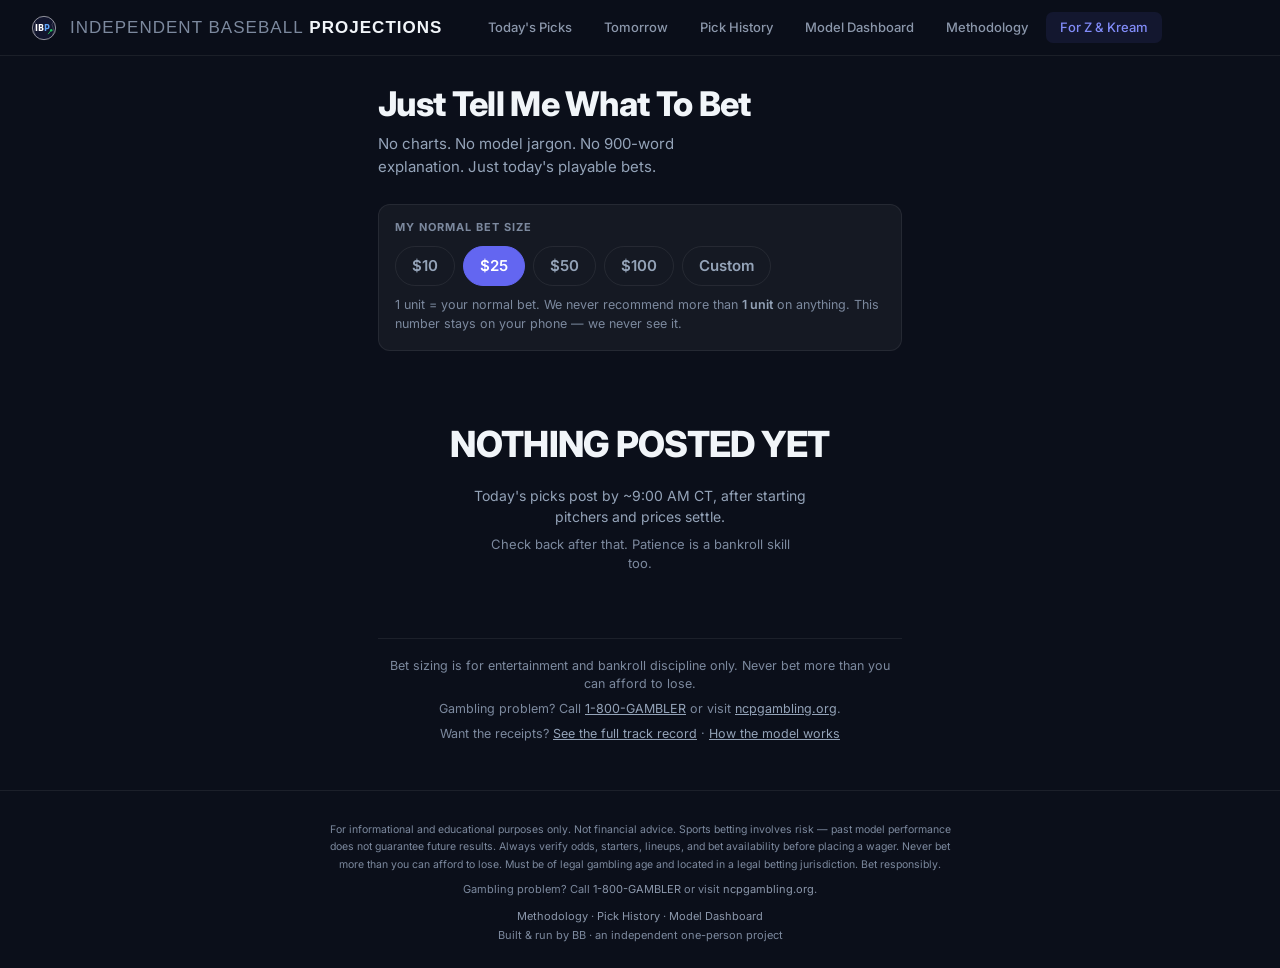
==== commit 2d2b909f: "site: simplify Z&K bets page header, drop sign-off line Change the bets.html <h1> from "Just Tell Me" ====
--- a/bets.html
+++ b/bets.html
@@ -55,7 +55,7 @@
 </nav>
 
 <main class="zk-wrap" id="main" role="main" tabindex="-1">
-  <h1>Just Tell Me What To Bet <span class="zk-dedication">(for Z and Kream)</span></h1>
+  <h1>Just Tell Me What To Bet</h1>
   <p class="zk-subtitle">No charts. No model jargon. No 900-word explanation. Just today's playable bets.</p>
 
   <section class="zk-unit-box" aria-label="My normal bet size">
@@ -104,8 +104,6 @@
     <p class="zk-fine">No bets until it's back. Nothing clever to do here — check back later.</p>
   </div>
 
-  <p class="zk-grass">That's all for today. Go touch grass.</p>
-
   <div class="zk-pagefoot">
     <p>Bet sizing is for entertainment and bankroll discipline only. Never bet more than you can afford to lose.</p>
     <p>Gambling problem? Call <a href="tel:18005224700">1-800-GAMBLER</a> or visit <a href="https://www.ncpgambling.org" target="_blank" rel="noopener">ncpgambling.org</a>.</p>
--- a/bets.css
+++ b/bets.css
@@ -10,7 +10,6 @@
   color: var(--text-1, #f1f5f9); letter-spacing: -0.02em; text-wrap: balance;
   margin-bottom: 10px;
 }
-.zk-wrap h1 .zk-dedication { color: var(--indigo-lt); }
 .zk-subtitle { color: var(--text-2); font-size: 15px; max-width: 42ch; margin-bottom: 26px; }
 
 /* ── unit selector ── */
@@ -126,7 +125,6 @@
 #zk-nobets-skips { text-align: left; }
 
 /* ── page footer bits ── */
-.zk-grass { text-align: center; font-size: 15px; font-weight: 600; color: var(--text-2); margin: 40px 0 8px; }
 .zk-pagefoot {
   border-top: 1px solid var(--border); margin-top: 26px; padding-top: 18px;
   font-size: 12.5px; color: var(--text-4); text-align: center;
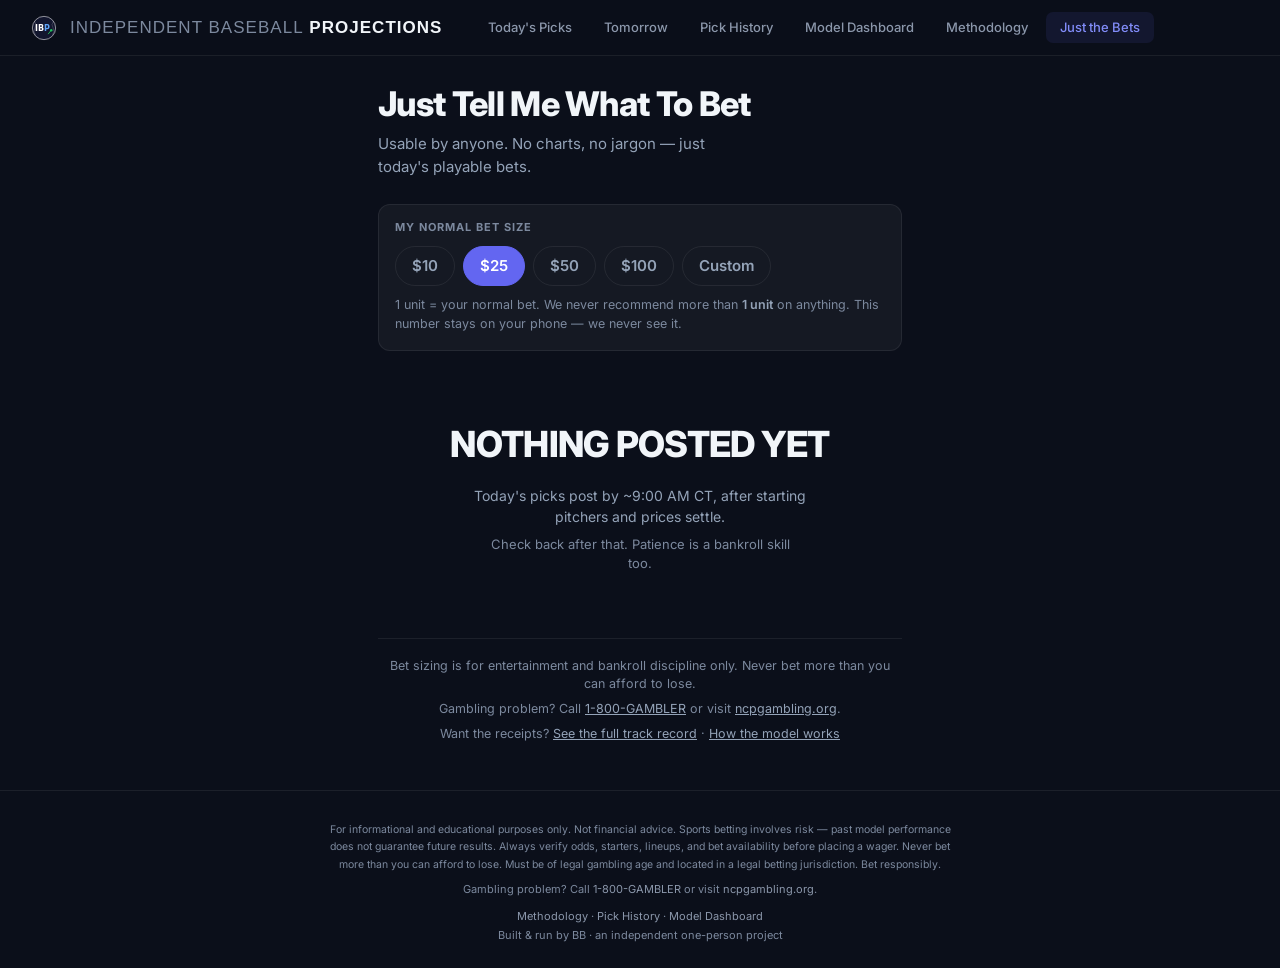
==== commit 69d7c72e: "site: rename bets tab nav label to "Just the Bets", new subtitle Copy-only (operator-requested): nav" ====
--- a/bets.html
+++ b/bets.html
@@ -45,7 +45,7 @@
     <a class="nav-link" href="history.html">Pick History</a>
     <a class="nav-link" href="performance.html">Model Dashboard</a>
     <a class="nav-link" href="model.html">Methodology</a>
-    <a class="nav-link active" aria-current="page" href="bets.html">For Z &amp; Kream</a>
+    <a class="nav-link active" aria-current="page" href="bets.html">Just the Bets</a>
   </div>
   <button class="nav-hamburger" id="nav-hamburger" onclick="toggleNav()" aria-label="Menu" aria-expanded="false">
     <span></span><span></span><span></span>
@@ -56,7 +56,7 @@
 
 <main class="zk-wrap" id="main" role="main" tabindex="-1">
   <h1>Just Tell Me What To Bet</h1>
-  <p class="zk-subtitle">No charts. No model jargon. No 900-word explanation. Just today's playable bets.</p>
+  <p class="zk-subtitle">Usable by anyone. No charts, no jargon — just today's playable bets.</p>
 
   <section class="zk-unit-box" aria-label="My normal bet size">
     <div class="zk-label">My normal bet size</div>
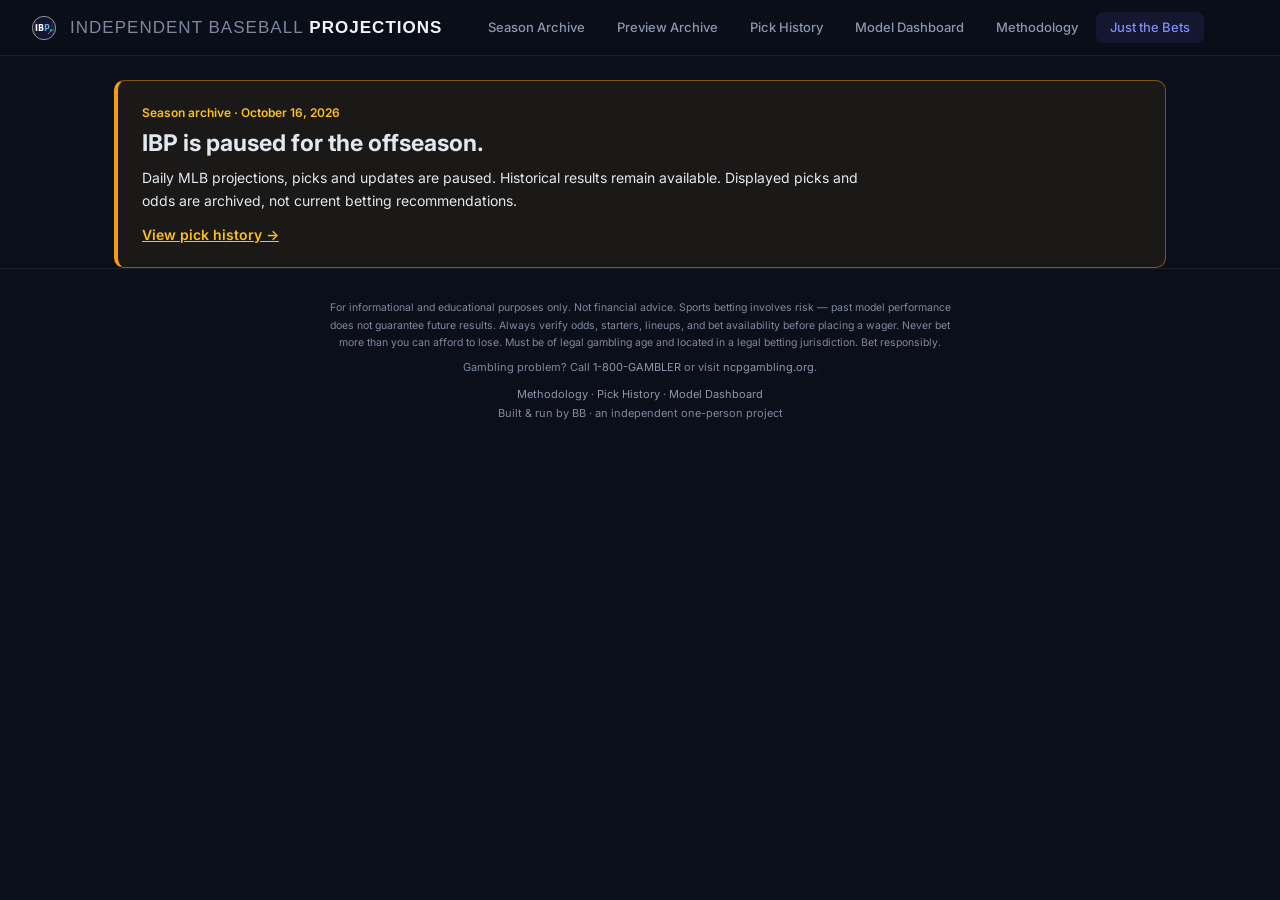
==== commit 9e729b05: "Show offseason archive notice and pause live prompts" ====
--- a/bets.html
+++ b/bets.html
@@ -21,7 +21,7 @@
 <link rel="preconnect" href="https://fonts.googleapis.com">
 <link rel="preconnect" href="https://fonts.gstatic.com" crossorigin>
 <link href="https://fonts.googleapis.com/css2?family=Inter:wght@300;400;500;600;700;800&display=swap" rel="stylesheet">
-<link rel="stylesheet" href="style.css?v=40">
+<link rel="stylesheet" href="style.css?v=43">
 <link rel="stylesheet" href="bets.css?v=1">
 <!-- Google tag (gtag.js) -->
 <script async src="https://www.googletagmanager.com/gtag/js?id=G-DTTFTBVZJN"></script>
@@ -32,16 +32,16 @@
   gtag('config', 'G-DTTFTBVZJN');
 </script>
 </head>
-<body>
-<a class="skip-link" href="#main">Skip to content</a>
+<body data-season-state="offseason" data-offseason-view="daily">
+<a class="skip-link" href="#offseason-main">Skip to content</a>
 <nav>
   <a class="nav-brand" href="index.html">
     <div class="nav-logo"><svg width="32" height="32" viewBox="0 0 88 88" xmlns="http://www.w3.org/2000/svg"><circle cx="44" cy="44" r="32" fill="rgba(99,102,241,0.1)"/><circle cx="44" cy="44" r="32" stroke="rgba(255,255,255,0.82)" stroke-width="1.8" fill="none"/><path d="M18,26 Q26,34 19,44 Q13,54 20,62" stroke="rgba(255,255,255,0.3)" stroke-width="1.5" fill="none" stroke-linecap="round"/><path d="M70,26 Q62,34 69,44 Q75,54 68,62" stroke="rgba(255,255,255,0.3)" stroke-width="1.5" fill="none" stroke-linecap="round"/><text x="19" y="52" font-family="system-ui,sans-serif" font-size="22" font-weight="900" fill="white">IB</text><text x="44" y="52" font-family="system-ui,sans-serif" font-size="22" font-weight="900" fill="#60a5fa">P</text><line x1="56" y1="60" x2="64" y2="50" stroke="#22c55e" stroke-width="2.5" stroke-linecap="round"/><circle cx="64" cy="50" r="3.3" fill="#22c55e"/></svg></div>
     <div class="nav-name"><span class="nav-fair">INDEPENDENT BASEBALL</span> <span class="nav-bold">PROJECTIONS</span></div>
   </a>
   <div class="nav-links">
-    <a class="nav-link" href="index.html">Today's Picks</a>
-    <a class="nav-link" href="preview.html">Tomorrow</a>
+    <a class="nav-link" href="index.html">Season Archive</a>
+    <a class="nav-link" href="preview.html">Preview Archive</a>
     <a class="nav-link" href="history.html">Pick History</a>
     <a class="nav-link" href="performance.html">Model Dashboard</a>
     <a class="nav-link" href="model.html">Methodology</a>
@@ -53,6 +53,15 @@
   <div class="nav-right">
   </div>
 </nav>
+
+<!-- Offseason notice: revert the reviewed offseason presentation change when production is approved to resume. -->
+<section class="offseason-notice" id="offseason-main" role="main" tabindex="-1" aria-labelledby="offseason-title">
+  <p class="offseason-date">Season archive · <time datetime="2026-10-16">October 16, 2026</time></p>
+  <h1 id="offseason-title">IBP is paused for the offseason.</h1>
+  <p>Daily MLB projections, picks and updates are paused. Historical results remain available. Displayed picks and odds are archived, not current betting recommendations.</p>
+  <a href="history.html">View pick history <span aria-hidden="true">→</span></a>
+</section>
+
 
 <main class="zk-wrap" id="main" role="main" tabindex="-1">
   <h1>Just Tell Me What To Bet</h1>
@@ -118,7 +127,7 @@
   <div class="footer-byline">Built &amp; run by BB · an independent one-person project</div>
 </footer>
 
-<script src="ibp-utils.js?v=9"></script>
+<script src="ibp-utils.js?v=10"></script>
 <script src="bets.js?v=1"></script>
 <script>
 // ── Nav hamburger ──
--- a/style.css
+++ b/style.css
@@ -659,6 +659,51 @@
 .pr-recon-b { font-size:12px; color:var(--text-2); line-height:1.6; }
 .pr-recon-mv { font-family:var(--font-mono); font-size:11px; color:var(--text-3); }
 
+/* Opening board — full-slate model vs market */
+.board-summary { display:flex; gap:10px; margin-bottom:18px; flex-wrap:wrap; }
+.board-tile { flex:1; min-width:120px; background:var(--bg-card); border:1px solid var(--border);
+  border-radius:10px; padding:12px 14px; }
+.board-tile-lbl { font-size:11px; color:var(--text-4); margin-bottom:5px; }
+.board-tile-val { font-family:var(--font-display,'Barlow Condensed',sans-serif); font-size:26px;
+  font-weight:800; color:var(--text); line-height:1; }
+.board-tile.radar { border-color:rgba(34,197,94,.35); background:rgba(34,197,94,.06); }
+.board-tile.radar .board-tile-val, .board-tile.radar .board-tile-lbl { color:var(--green); }
+.board-tile.radar.zero { border-color:var(--border); background:var(--bg-card); }
+.board-tile.radar.zero .board-tile-val, .board-tile.radar.zero .board-tile-lbl { color:var(--text-4); }
+
+.board-section-label { font-size:11px; font-weight:700; letter-spacing:.08em; text-transform:uppercase;
+  color:var(--text-3); margin:20px 0 9px; }
+
+.board-noedge { background:var(--bg-card); border:1px solid var(--border); border-radius:10px;
+  padding:16px 18px; margin-bottom:14px; font-size:12.5px; color:var(--text-3); line-height:1.65; }
+.board-noedge strong { color:var(--text-2); font-weight:700; }
+
+.board-table-wrap { border:1px solid var(--border); border-radius:10px; overflow:hidden; margin-bottom:16px; }
+.board-table { width:100%; border-collapse:collapse; font-size:12.5px; }
+.board-table th { padding:8px 12px; font-size:10px; font-weight:700; letter-spacing:.06em;
+  text-transform:uppercase; color:var(--text-4); background:rgba(255,255,255,.02); text-align:right; }
+.board-table th.l { text-align:left; }
+.board-table td { padding:9px 12px; border-top:1px solid var(--border); text-align:right;
+  font-family:var(--font-mono); color:var(--text-2); }
+.board-table td.l { text-align:left; font-family:inherit; }
+.board-table tr.radar td { background:rgba(34,197,94,.055); }
+.bt-match { color:var(--text); font-weight:600; }
+.bt-sub { font-size:10px; color:var(--text-4); margin-top:2px; }
+.bt-radar-tag { font-size:9px; font-weight:700; letter-spacing:.06em; color:var(--green);
+  border:1px solid rgba(34,197,94,.4); border-radius:4px; padding:1px 5px; margin-left:6px;
+  white-space:nowrap; }
+.bt-gap-pos { color:var(--green); font-weight:700; }
+.bt-gap-flat { color:var(--text-4); }
+/* Lean-side attribution — which team the Market/Model/Gap numbers describe.
+   Caret marker means it never relies on color alone (accessibility). */
+.bt-lean { color:var(--green); font-weight:700; white-space:nowrap; }
+.bt-caret { color:var(--green); font-weight:700; margin-right:3px; }
+.bt-opp { color:var(--text-2); font-weight:500; }
+.bt-lean-num { color:var(--green); font-weight:700; }
+.board-legend { font-size:10.5px; color:var(--text-4); margin:-8px 0 16px; line-height:1.5; }
+.sr-only { position:absolute; width:1px; height:1px; padding:0; margin:-1px; overflow:hidden;
+  clip:rect(0,0,0,0); white-space:nowrap; border:0; }
+
 /* Sticky mobile email capture — repeat visitors only, one dismissal = 30-day suppress */
 .sticky-capture { display:none; }
 @media (max-width: 760px) {
@@ -1217,3 +1262,39 @@
   /* The ≤760 ticket already owns the row layout; just tighten padding on small phones. */
   .pr-row { padding:11px 12px; }
 }
+
+/* Static offseason state; no data or model logic changes. */
+.offseason-notice {
+  width: calc(100% - 48px);
+  max-width: 1052px;
+  margin: 24px auto 0;
+  padding: 22px 24px;
+  border: 1px solid rgba(245, 158, 11, 0.45);
+  border-left: 4px solid var(--amber);
+  border-radius: 10px;
+  background: rgba(245, 158, 11, 0.065);
+  color: var(--text);
+}
+.offseason-notice .offseason-date {
+  margin-bottom: 6px;
+  color: var(--amber-lt);
+  font-size: 12px;
+  font-weight: 600;
+}
+.offseason-notice h1, .offseason-notice h2 { margin-bottom: 8px; font-size: 23px; line-height: 1.25; }
+.offseason-notice p { max-width: 80ch; line-height: 1.65; }
+.offseason-notice a { display: inline-block; margin-top: 12px; color: var(--amber-lt); font-weight: 600; }
+/* Override inline live-state display rules while the static archive flag is set. */
+body[data-season-state="offseason"] #email-capture,
+body[data-season-state="offseason"] #refresh-indicator,
+body[data-season-state="offseason"] #status-strip,
+body[data-season-state="offseason"] #corr-warning,
+body[data-season-state="offseason"] #picks-anchor,
+body[data-season-state="offseason"] #marginal-section,
+body[data-season-state="offseason"] #yesterday-recap,
+body[data-season-state="offseason"] #how-to-use,
+body[data-offseason-view="daily"] #main { display: none !important; }
+@media (max-width: 600px) {
+  .offseason-notice { width: calc(100% - 32px); padding: 18px; margin-top: 16px; }
+  .offseason-notice h1, .offseason-notice h2 { font-size: 21px; }
+}
